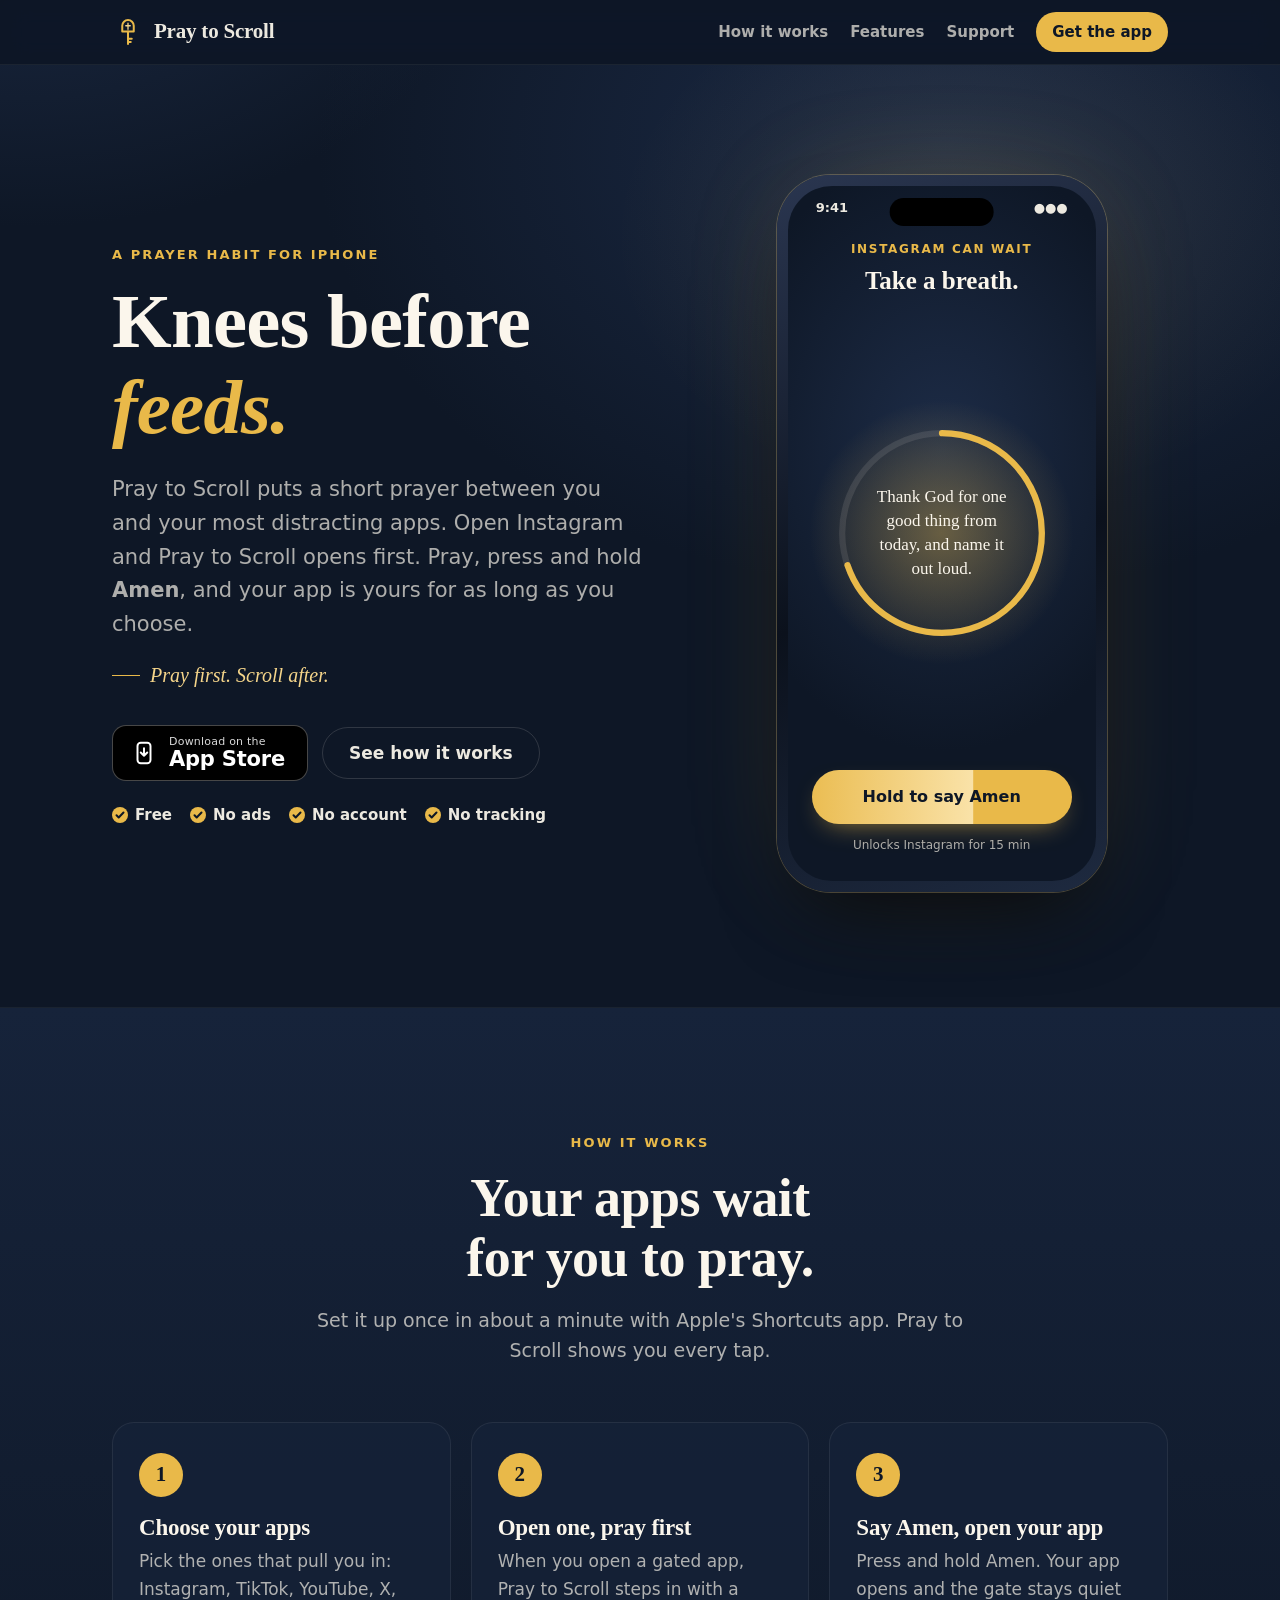
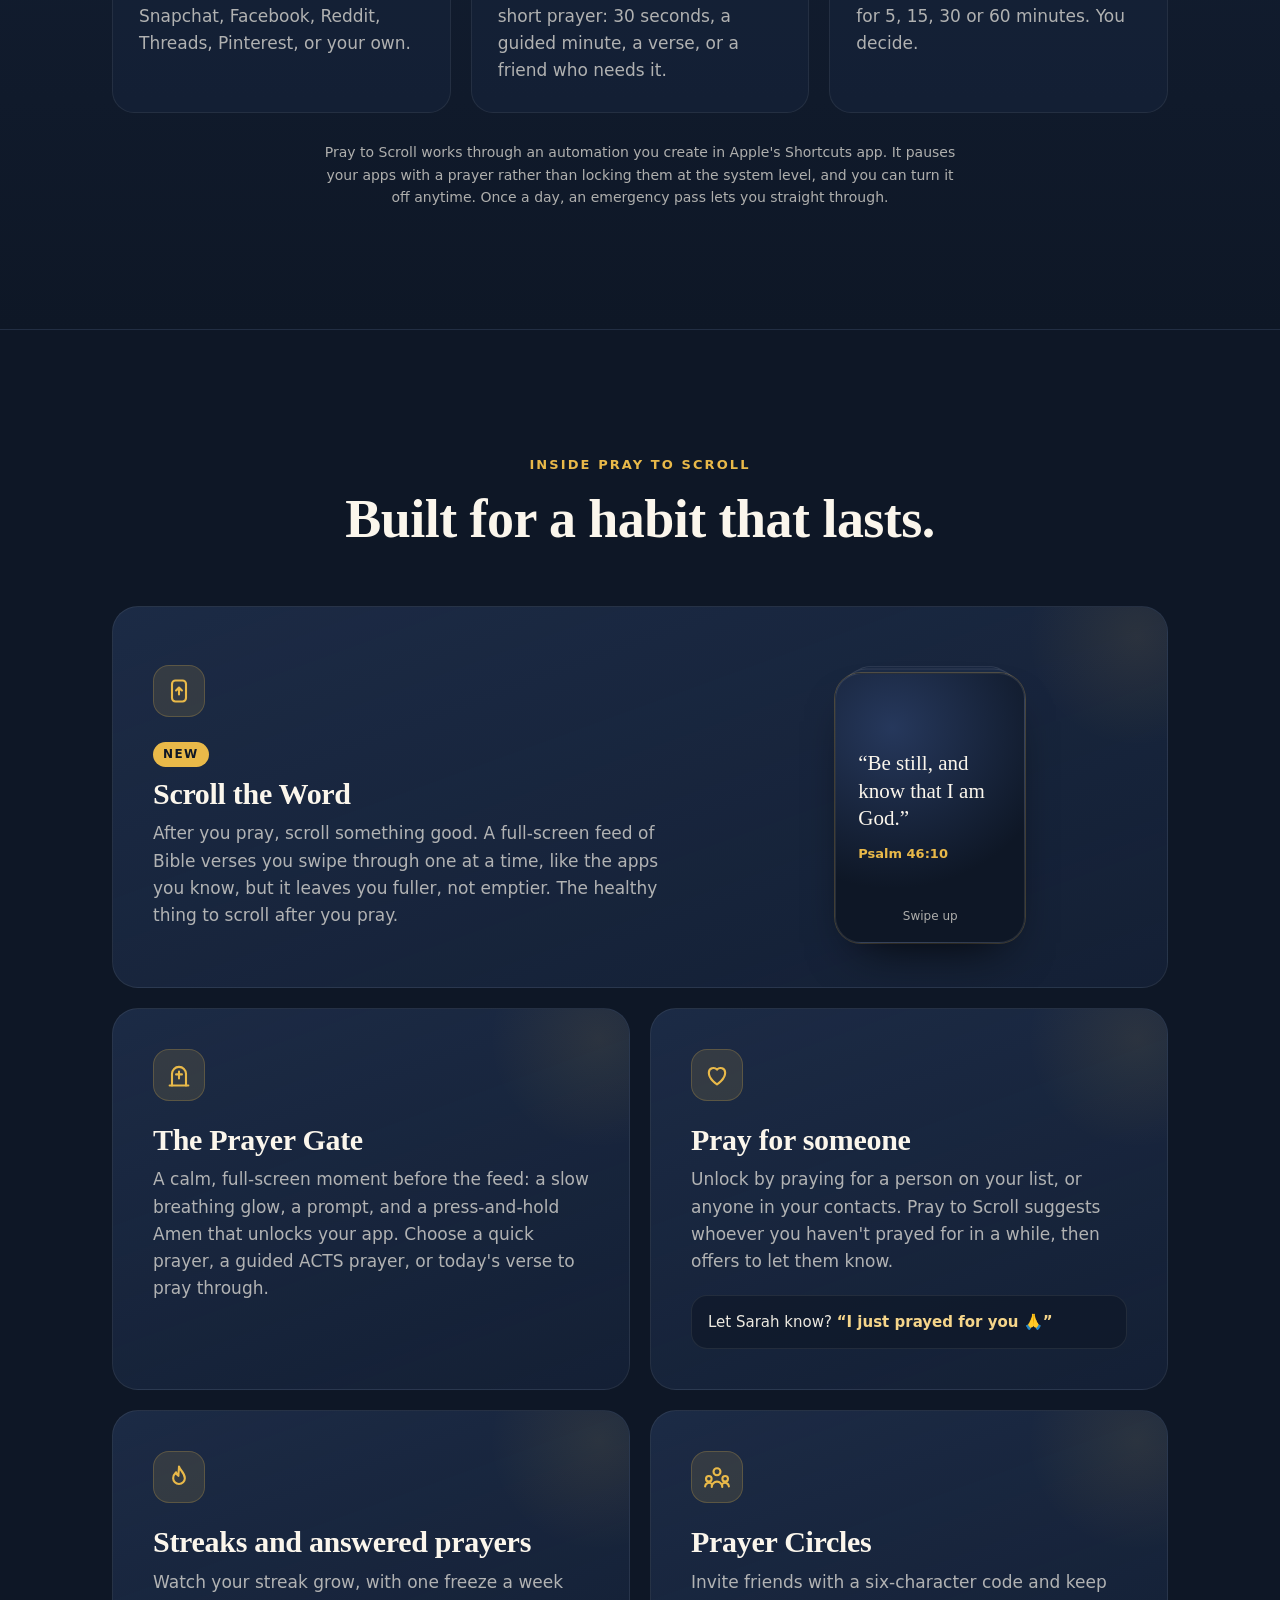
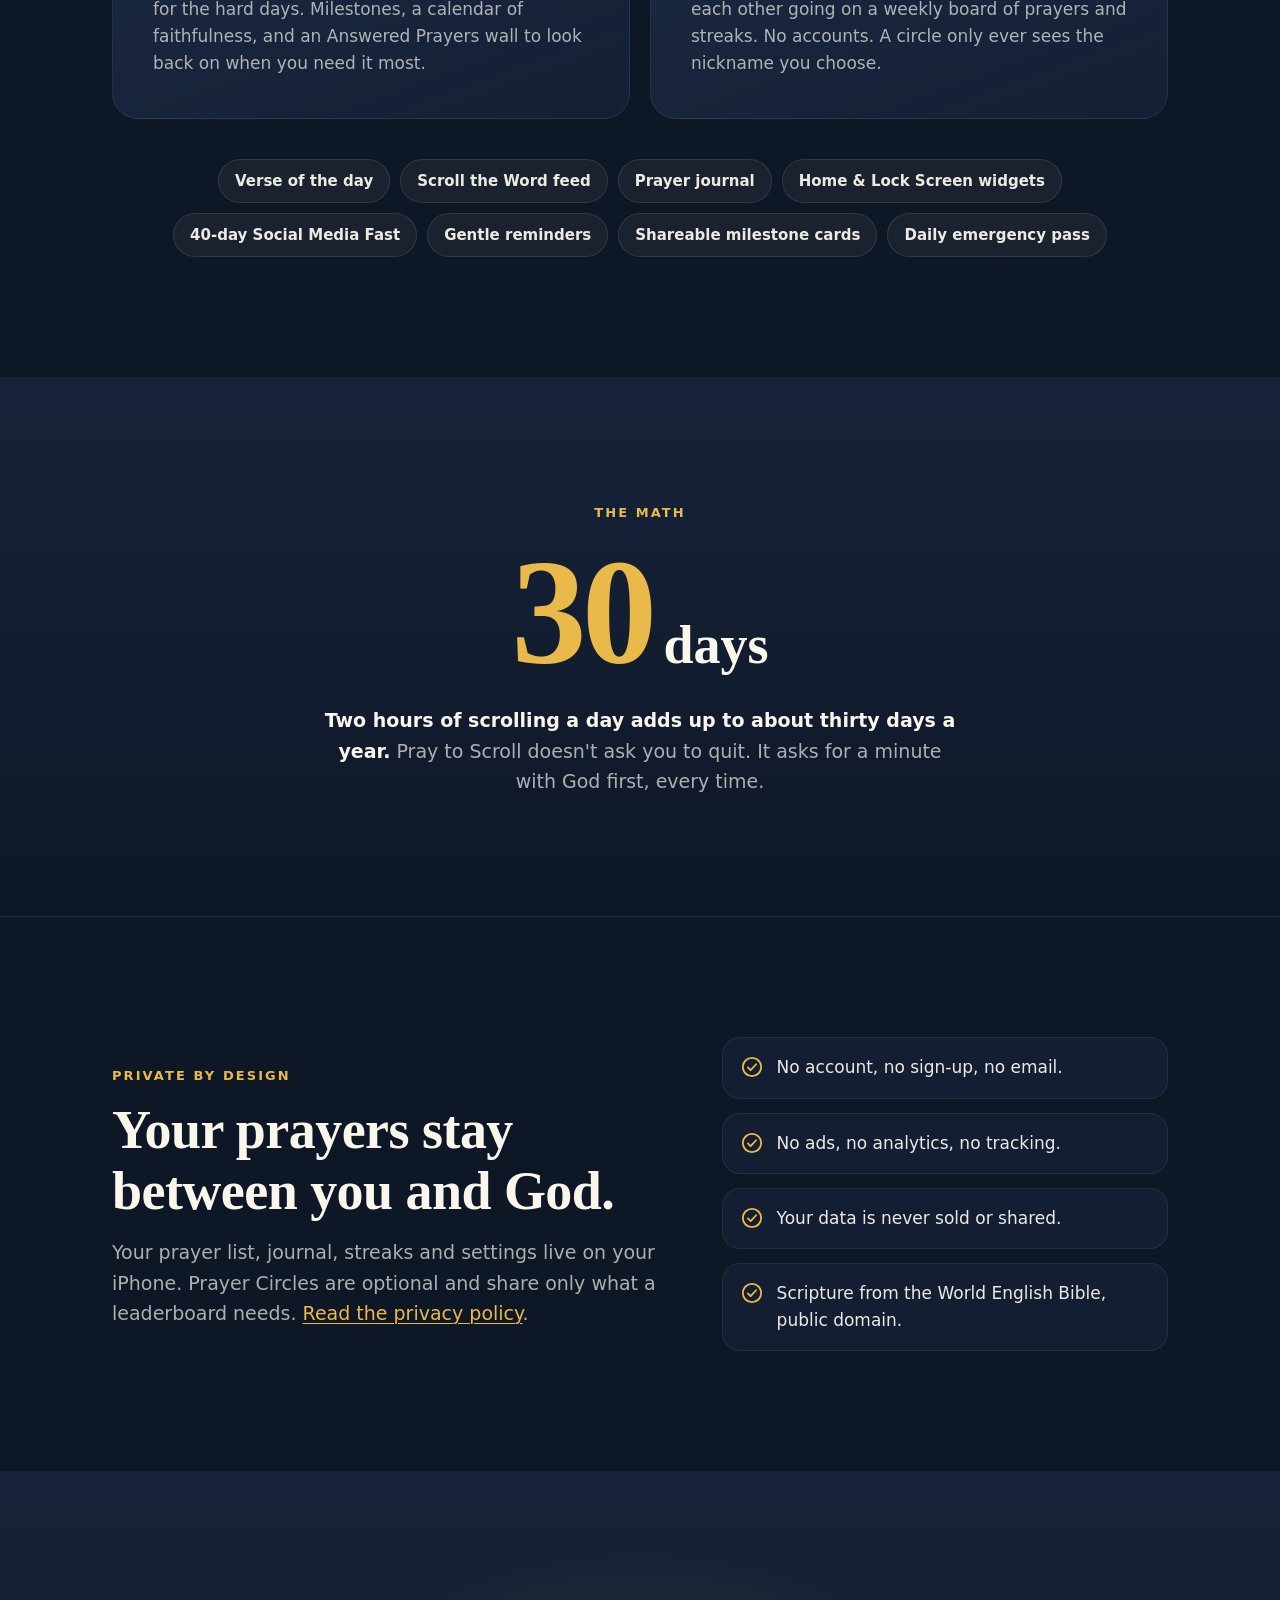
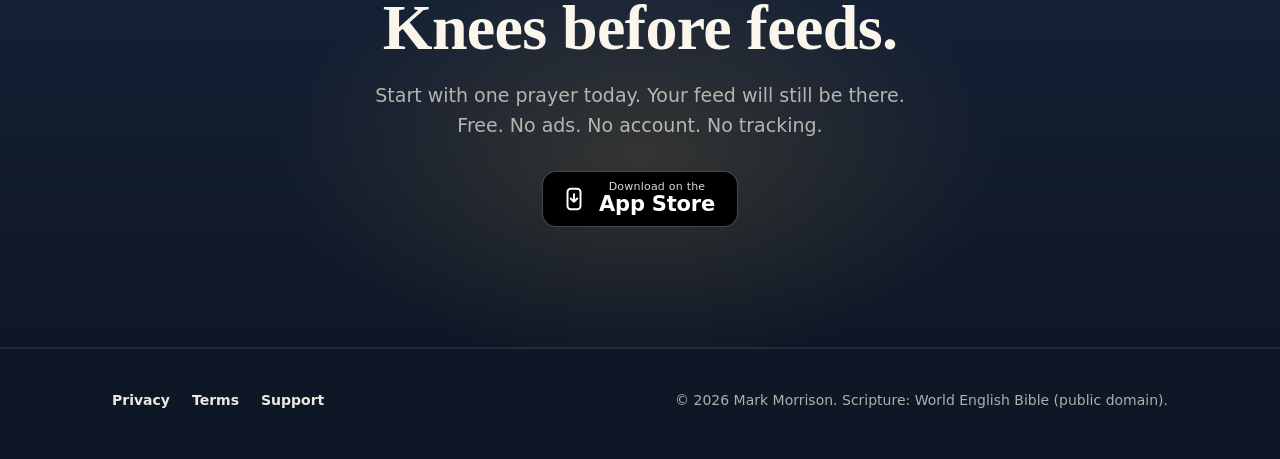
==== site/index.html @ bc0c39d7 "Pray to Scroll: initial app, content, site, store listing, CI Co-Authored-By: Claude Opus 5.5 <norep" ====
<!doctype html>
<html lang="en">
<head>
  <meta charset="utf-8">
  <meta name="viewport" content="width=device-width, initial-scale=1, viewport-fit=cover">
  <title>Pray to Scroll: Knees before feeds.</title>
  <meta name="description" content="Pray to Scroll puts a short prayer between you and your most distracting apps. Pray, press and hold Amen, then scroll. No account, no ads, no tracking.">
  <meta name="theme-color" content="#0E1726">
  <meta name="color-scheme" content="dark">
  <link rel="icon" href="assets/favicon.svg" type="image/svg+xml">
  <link rel="stylesheet" href="assets/style.css">
  <meta property="og:type" content="website">
  <meta property="og:site_name" content="Pray to Scroll">
  <meta property="og:title" content="Pray to Scroll: Knees before feeds.">
  <meta property="og:description" content="Your distracting apps wait until you've prayed. Pray first. Scroll after.">
  <meta property="og:url" content="https://praytoscroll.vercel.app/">
  <meta property="og:image" content="https://praytoscroll.vercel.app/assets/og.png">
  <meta name="twitter:card" content="summary_large_image">
</head>
<body>
  <a class="skip" href="#main">Skip to content</a>

  <header class="site-header">
    <div class="wrap">
      <a class="brand" href="./" aria-label="Pray to Scroll home">
        <svg viewBox="0 0 64 64" aria-hidden="true"><g fill="none" stroke="#E9B949" stroke-width="4" stroke-linecap="round" stroke-linejoin="round"><path d="M20.5 31V19.5a11.5 11.5 0 0 1 23 0V31z"/><path d="M32 31v25M32 45.5h7.5M32 52h5.5"/></g><path d="M32 14.5v12M27.5 19.5h9" stroke="#F5D58A" stroke-width="2.6" stroke-linecap="round"/></svg>
        <span>Pray to Scroll</span>
      </a>
      <nav class="nav" aria-label="Main">
        <a class="hide-sm" href="#how">How it works</a>
        <a class="hide-sm" href="#features">Features</a>
        <a class="hide-xs" href="support.html">Support</a>
        <a class="nav-cta" href="#">Get the app</a>
      </nav>
    </div>
  </header>

  <main id="main">
    <section class="hero">
      <div class="wrap">
        <div>
          <span class="eyebrow">A prayer habit for iPhone</span>
          <h1><span class="nowrap">Knees before</span><br><em>feeds.</em></h1>
          <p class="lede">Pray to Scroll puts a short prayer between you and your most distracting apps. Open Instagram and Pray to Scroll opens first. Pray, press and hold <strong>Amen</strong>, and your app is yours for as long as you choose.</p>
          <div class="tagline">Pray first. Scroll after.</div>
          <div class="hero-actions">
            <a class="store-badge" href="#" aria-label="Download Pray to Scroll on the App Store">
              <svg viewBox="0 0 24 24" fill="none" stroke="currentColor" stroke-width="1.8" stroke-linecap="round" stroke-linejoin="round" aria-hidden="true"><rect x="6" y="2.5" width="12" height="19" rx="3"/><path d="M12 7.5v7M9 11.5l3 3 3-3"/></svg>
              <span><small>Download on the</small><strong>App Store</strong></span>
            </a>
            <a class="btn btn-ghost" href="#how">See how it works</a>
          </div>
          <ul class="promise" aria-label="Our promise"><li>Free</li><li>No ads</li><li>No account</li><li>No tracking</li></ul>
        </div>

        <div class="hero-visual">
        <!-- Mascot slot: drop the lamb art at assets/mascot.png (square, transparent PNG preferred). Hidden until it exists. -->
        <img class="mascot" src="assets/mascot.png" alt="The Pray to Scroll lamb, praying, wearing a gold key" width="512" height="512" onerror="this.remove()">
        <div class="phone" role="img" aria-label="Pray to Scroll prayer screen: a glowing breathing circle with a prayer prompt and a Hold to say Amen button">
          <div class="phone-screen">
            <div class="phone-island"></div>
            <div class="phone-status" aria-hidden="true"><span>9:41</span><span>&#9679;&#9679;&#9679;</span></div>
            <div class="phone-kicker">Instagram can wait</div>
            <div class="phone-title">Take a breath.</div>
            <div class="breath" aria-hidden="true">
              <svg class="ring" viewBox="0 0 100 100"><circle class="track" cx="50" cy="50" r="48"/><circle class="prog" cx="50" cy="50" r="48"/></svg>
              <p>Thank God for one good thing from today, and name it out loud.</p>
            </div>
            <div class="amen" aria-hidden="true"><span>Hold to say Amen</span></div>
            <div class="phone-foot" aria-hidden="true">Unlocks Instagram for 15 min</div>
          </div>
        </div>
        </div>
      </div>
    </section>

    <section class="section band" id="how">
      <div class="wrap">
        <div class="section-head center">
          <span class="eyebrow">How it works</span>
          <h2>Your apps wait for you to pray.</h2>
          <p>Set it up once in about a minute with Apple's Shortcuts app. Pray to Scroll shows you every tap.</p>
        </div>
        <ol class="steps">
          <li>
            <h3>Choose your apps</h3>
            <p>Pick the ones that pull you in: Instagram, TikTok, YouTube, X, Snapchat, Facebook, Reddit, Threads, Pinterest, or your own.</p>
          </li>
          <li>
            <h3>Open one, pray first</h3>
            <p>When you open a gated app, Pray to Scroll steps in with a short prayer: 30 seconds, a guided minute, a verse, or a friend who needs it.</p>
          </li>
          <li>
            <h3>Say Amen, open your app</h3>
            <p>Press and hold Amen. Your app opens and the gate stays quiet for 5, 15, 30 or 60 minutes. You decide.</p>
          </li>
        </ol>
        <p class="hero-note" style="text-align:center;max-width:46em;margin:28px auto 0;">Pray to Scroll works through an automation you create in Apple's Shortcuts app. It pauses your apps with a prayer rather than locking them at the system level, and you can turn it off anytime. Once a day, an emergency pass lets you straight through.</p>
      </div>
    </section>

    <section class="section" id="features">
      <div class="wrap">
        <div class="section-head center">
          <span class="eyebrow">Inside Pray to Scroll</span>
          <h2>Built for a habit that lasts.</h2>
        </div>
        <div class="features">
          <article class="feature feature-wide">
            <div>
              <div class="icon"><svg viewBox="0 0 24 24" fill="none" stroke="#E9B949" stroke-width="1.8" stroke-linecap="round" stroke-linejoin="round" aria-hidden="true"><rect x="6" y="3" width="12" height="18" rx="3"/><path d="M12 15V9M9.5 11.5L12 9l2.5 2.5"/></svg></div>
              <span class="new-pill">New</span>
              <h3>Scroll the Word</h3>
              <p>After you pray, scroll something good. A full-screen feed of Bible verses you swipe through one at a time, like the apps you know, but it leaves you fuller, not emptier. The healthy thing to scroll after you pray.</p>
            </div>
            <div class="verse-stack" aria-hidden="true">
              <div class="verse-card back"></div>
              <div class="verse-card mid"></div>
              <div class="verse-card front">
                <p>&ldquo;Be still, and know that I am God.&rdquo;</p>
                <span>Psalm 46:10</span>
                <i>Swipe up</i>
              </div>
            </div>
          </article>
          <article class="feature">
            <div class="icon"><svg viewBox="0 0 24 24" fill="none" stroke="#E9B949" stroke-width="1.8" stroke-linecap="round" stroke-linejoin="round" aria-hidden="true"><path d="M6 21V11a6 6 0 0 1 12 0v10"/><path d="M4 21h16"/><path d="M12 9v6M9.5 11.5h5"/></svg></div>
            <h3>The Prayer Gate</h3>
            <p>A calm, full-screen moment before the feed: a slow breathing glow, a prompt, and a press-and-hold Amen that unlocks your app. Choose a quick prayer, a guided ACTS prayer, or today's verse to pray through.</p>
          </article>
          <article class="feature">
            <div class="icon"><svg viewBox="0 0 24 24" fill="none" stroke="#E9B949" stroke-width="1.8" stroke-linecap="round" stroke-linejoin="round" aria-hidden="true"><path d="M12 20s-7-4.4-7-10a4 4 0 0 1 7-2.6A4 4 0 0 1 19 10c0 5.6-7 10-7 10z"/></svg></div>
            <h3>Pray for someone</h3>
            <p>Unlock by praying for a person on your list, or anyone in your contacts. Pray to Scroll suggests whoever you haven't prayed for in a while, then offers to let them know.</p>
            <div class="quote">Let Sarah know? <b>&ldquo;I just prayed for you 🙏&rdquo;</b></div>
          </article>
          <article class="feature">
            <div class="icon"><svg viewBox="0 0 24 24" fill="none" stroke="#E9B949" stroke-width="1.8" stroke-linecap="round" stroke-linejoin="round" aria-hidden="true"><path d="M12 3c1 3.5 5 5.5 5 10a5 5 0 0 1-10 0c0-2.5 1.5-4 2.5-5 .3 1.6 1 2.6 2 3 0-3 .5-5.5.5-8z"/></svg></div>
            <h3>Streaks and answered prayers</h3>
            <p>Watch your streak grow, with one freeze a week for the hard days. Milestones, a calendar of faithfulness, and an Answered Prayers wall to look back on when you need it most.</p>
          </article>
          <article class="feature">
            <div class="icon"><svg viewBox="0 0 24 24" fill="none" stroke="#E9B949" stroke-width="1.8" stroke-linecap="round" stroke-linejoin="round" aria-hidden="true"><circle cx="12" cy="7.5" r="3"/><circle cx="5" cy="13.5" r="2.4"/><circle cx="19" cy="13.5" r="2.4"/><path d="M7.5 20.5a4.5 4.5 0 0 1 9 0M1.8 20a3.4 3.4 0 0 1 5-2.6M22.2 20a3.4 3.4 0 0 0-5-2.6"/></svg></div>
            <h3>Prayer Circles</h3>
            <p>Invite friends with a six-character code and keep each other going on a weekly board of prayers and streaks. No accounts. A circle only ever sees the nickname you choose.</p>
          </article>
        </div>
        <ul class="chips" aria-label="Also inside">
          <li>Verse of the day</li>
          <li>Scroll the Word feed</li>
          <li>Prayer journal</li>
          <li>Home &amp; Lock Screen widgets</li>
          <li>40-day Social Media Fast</li>
          <li>Gentle reminders</li>
          <li>Shareable milestone cards</li>
          <li>Daily emergency pass</li>
        </ul>
      </div>
    </section>

    <section class="section band mirror">
      <div class="wrap">
        <span class="eyebrow">The math</span>
        <div class="big">30<small>days</small></div>
        <p><strong>Two hours of scrolling a day adds up to about thirty days a year.</strong> Pray to Scroll doesn't ask you to quit. It asks for a minute with God first, every time.</p>
      </div>
    </section>

    <section class="section" id="privacy">
      <div class="wrap privacy-grid">
        <div class="section-head" style="margin-bottom:0">
          <span class="eyebrow">Private by design</span>
          <h2>Your prayers stay between you and God.</h2>
          <p>Your prayer list, journal, streaks and settings live on your iPhone. Prayer Circles are optional and share only what a leaderboard needs. <a href="privacy.html">Read the privacy policy</a>.</p>
        </div>
        <ul class="ticks">
          <li><svg viewBox="0 0 24 24" fill="none" stroke="#E9B949" stroke-width="2" stroke-linecap="round" stroke-linejoin="round" aria-hidden="true"><circle cx="12" cy="12" r="10"/><path d="M7.5 12.5l3 3 6-6.5"/></svg><span>No account, no sign-up, no email.</span></li>
          <li><svg viewBox="0 0 24 24" fill="none" stroke="#E9B949" stroke-width="2" stroke-linecap="round" stroke-linejoin="round" aria-hidden="true"><circle cx="12" cy="12" r="10"/><path d="M7.5 12.5l3 3 6-6.5"/></svg><span>No ads, no analytics, no tracking.</span></li>
          <li><svg viewBox="0 0 24 24" fill="none" stroke="#E9B949" stroke-width="2" stroke-linecap="round" stroke-linejoin="round" aria-hidden="true"><circle cx="12" cy="12" r="10"/><path d="M7.5 12.5l3 3 6-6.5"/></svg><span>Your data is never sold or shared.</span></li>
          <li><svg viewBox="0 0 24 24" fill="none" stroke="#E9B949" stroke-width="2" stroke-linecap="round" stroke-linejoin="round" aria-hidden="true"><circle cx="12" cy="12" r="10"/><path d="M7.5 12.5l3 3 6-6.5"/></svg><span>Scripture from the World English Bible, public domain.</span></li>
        </ul>
      </div>
    </section>

    <section class="section band cta">
      <div class="wrap">
        <h2>Knees before feeds.</h2>
        <p>Start with one prayer today. Your feed will still be there.<br>Free. No ads. No account. No tracking.</p>
        <a class="store-badge" href="#" aria-label="Download Pray to Scroll on the App Store">
          <svg viewBox="0 0 24 24" fill="none" stroke="currentColor" stroke-width="1.8" stroke-linecap="round" stroke-linejoin="round" aria-hidden="true"><rect x="6" y="2.5" width="12" height="19" rx="3"/><path d="M12 7.5v7M9 11.5l3 3 3-3"/></svg>
          <span><small>Download on the</small><strong>App Store</strong></span>
        </a>
      </div>
    </section>
  </main>

  <footer class="site-footer">
    <div class="wrap">
      <nav aria-label="Footer">
        <a href="privacy.html">Privacy</a>
        <a href="terms.html">Terms</a>
        <a href="support.html">Support</a>
      </nav>
      <p>&copy; 2026 Mark Morrison. Scripture: World English Bible (public domain).</p>
    </div>
  </footer>
</body>
</html>
---- site/assets/style.css ----
/* Pray to Scroll site. Plain CSS, system fonts only, no external requests. */

:root {
  --midnight: #0E1726;
  --ink: #16233A;
  --ink-2: #1D2C47;
  --gold: #E9B949;
  --gold-warm: #F5D58A;
  --cream: #FBF6EC;
  --sage: #A8C3A0;
  --rose: #E7A6A1;

  --on-dark: rgba(251, 246, 236, 0.94);
  --on-dark-muted: rgba(251, 246, 236, 0.68);
  --on-dark-faint: rgba(251, 246, 236, 0.14);
  --hairline: rgba(233, 185, 73, 0.22);

  --serif: ui-serif, "New York", "Iowan Old Style", "Apple Garamond", Georgia, Cambria, "Times New Roman", serif;
  --rounded: ui-rounded, "SF Pro Rounded", -apple-system, BlinkMacSystemFont, system-ui, "Segoe UI", Roboto, "Helvetica Neue", Arial, sans-serif;
  --text: -apple-system, BlinkMacSystemFont, system-ui, "Segoe UI", Roboto, "Helvetica Neue", Arial, sans-serif;

  --radius: 22px;
  --gutter: clamp(16px, 4vw, 32px);
  --max: 1120px;
}

*, *::before, *::after { box-sizing: border-box; }

html { -webkit-text-size-adjust: 100%; text-size-adjust: 100%; scroll-behavior: smooth; }

body {
  margin: 0;
  background: var(--midnight);
  color: var(--on-dark);
  font-family: var(--rounded);
  font-size: 17px;
  line-height: 1.6;
  -webkit-font-smoothing: antialiased;
  -moz-osx-font-smoothing: grayscale;
  overflow-x: hidden;
}

img, svg { display: block; max-width: 100%; }

a { color: var(--gold); text-decoration-thickness: 1px; text-underline-offset: 3px; }
a:hover { color: var(--gold-warm); }

:focus-visible { outline: 2px solid var(--gold); outline-offset: 3px; border-radius: 6px; }

.skip {
  position: absolute; left: -9999px; top: 8px;
  background: var(--gold); color: var(--midnight); padding: 8px 14px; border-radius: 10px; z-index: 100;
}
.skip:focus { left: 8px; }

.wrap { width: 100%; max-width: var(--max); margin: 0 auto; padding: 0 var(--gutter); }

h1, h2, h3 { font-family: var(--serif); font-weight: 700; line-height: 1.12; letter-spacing: -0.01em; margin: 0; text-wrap: balance; }

.eyebrow {
  display: inline-block;
  font-family: var(--rounded);
  font-size: 13px; font-weight: 700; letter-spacing: 0.16em; text-transform: uppercase;
  color: var(--gold);
  margin-bottom: 14px;
}

/* ---------- Header ---------- */
.site-header {
  position: sticky; top: 0; z-index: 50;
  background: rgba(14, 23, 38, 0.72);
  -webkit-backdrop-filter: saturate(140%) blur(14px);
  backdrop-filter: saturate(140%) blur(14px);
  border-bottom: 1px solid rgba(251, 246, 236, 0.06);
}
.site-header .wrap { display: flex; align-items: center; justify-content: space-between; height: 64px; gap: 16px; }

.brand { display: inline-flex; align-items: center; gap: 10px; color: var(--on-dark); text-decoration: none; }
.brand:hover { color: var(--on-dark); }
.brand svg { width: 32px; height: 32px; flex: none; }
.brand span { font-family: var(--serif); font-weight: 700; font-size: 21px; letter-spacing: -0.01em; white-space: nowrap; }

.nav { display: flex; align-items: center; gap: 22px; }
.nav a { color: var(--on-dark-muted); text-decoration: none; font-size: 15px; font-weight: 600; white-space: nowrap; }
.nav a:hover { color: var(--on-dark); }
.nav .nav-cta {
  color: var(--midnight); background: var(--gold); padding: 8px 16px; border-radius: 999px;
}
.nav .nav-cta:hover { background: var(--gold-warm); color: var(--midnight); }
@media (max-width: 640px) { .nav .hide-sm { display: none; } .nav { gap: 14px; } }
@media (max-width: 420px) { .nav .hide-xs { display: none; } .brand span { font-size: 19px; } }

/* ---------- Buttons ---------- */
.btn {
  display: inline-flex; align-items: center; justify-content: center; gap: 10px;
  min-height: 52px; padding: 0 26px; border-radius: 999px;
  font-family: var(--rounded); font-size: 17px; font-weight: 700; text-decoration: none;
  transition: transform .18s ease, background-color .18s ease, box-shadow .18s ease;
}
.btn:active { transform: scale(0.97); }
.btn-gold { background: var(--gold); color: var(--midnight); box-shadow: 0 10px 30px -10px rgba(233, 185, 73, 0.6); }
.btn-gold:hover { background: var(--gold-warm); color: var(--midnight); }
.btn-ghost { color: var(--on-dark); border: 1px solid var(--on-dark-faint); }
.btn-ghost:hover { color: var(--on-dark); border-color: rgba(251, 246, 236, 0.35); }

/* App Store badge placeholder: swap for Apple's official badge artwork before launch. */
.store-badge {
  display: inline-flex; align-items: center; gap: 12px;
  min-height: 56px; padding: 8px 22px 8px 18px; border-radius: 14px;
  background: #000; color: #fff; text-decoration: none;
  border: 1px solid rgba(255, 255, 255, 0.28);
  transition: transform .18s ease, border-color .18s ease;
}
.store-badge:hover { color: #fff; border-color: rgba(255, 255, 255, 0.55); }
.store-badge:active { transform: scale(0.97); }
.store-badge svg { width: 26px; height: 26px; flex: none; }
.store-badge small { display: block; font-size: 11px; line-height: 1.1; letter-spacing: 0.02em; opacity: 0.85; font-family: var(--text); }
.store-badge strong { display: block; font-size: 21px; line-height: 1.1; font-weight: 600; font-family: var(--text); letter-spacing: -0.01em; }

/* ---------- Hero ---------- */
.hero { position: relative; overflow: hidden; padding: clamp(48px, 9vw, 110px) 0 clamp(56px, 9vw, 120px); }
.hero::before {
  content: ""; position: absolute; inset: -20% -10% auto -10%; height: 900px; pointer-events: none;
  background:
    radial-gradient(520px 380px at 72% 40%, rgba(233, 185, 73, 0.10), transparent 70%),
    radial-gradient(900px 640px at 70% 30%, rgba(38, 58, 96, 0.55), transparent 70%),
    radial-gradient(700px 500px at 10% 0%, rgba(29, 44, 71, 0.9), transparent 70%);
}
.hero .wrap { position: relative; display: grid; grid-template-columns: 1.08fr 0.92fr; gap: clamp(32px, 6vw, 72px); align-items: center; }
.hero h1 { font-size: clamp(44px, 6vw, 78px); color: var(--cream); }
.nowrap { white-space: nowrap; }
.hero h1 em { font-style: italic; color: var(--gold); font-weight: 600; }
.hero .lede { font-size: clamp(18px, 2.1vw, 21px); color: var(--on-dark-muted); max-width: 33em; margin: 22px 0 0; }
.hero .tagline {
  display: inline-flex; align-items: center; gap: 10px; margin-top: 18px;
  font-family: var(--serif); font-style: italic; font-size: 20px; color: var(--gold-warm);
}
.hero .tagline::before { content: ""; width: 28px; height: 1px; background: var(--gold); }
.hero-actions { display: flex; flex-wrap: wrap; gap: 14px; align-items: center; margin-top: 34px; }
.hero-note { margin-top: 16px; font-size: 14px; color: var(--on-dark-muted); }
.promise { display: flex; flex-wrap: wrap; gap: 8px 18px; list-style: none; padding: 0; margin: 22px 0 0; font-size: 15px; font-weight: 700; color: var(--on-dark); }
.promise li { display: inline-flex; align-items: center; gap: 7px; }
.promise li::before { content: ""; width: 16px; height: 16px; flex: none; border-radius: 50%; background: var(--gold) url("data:image/svg+xml,%3Csvg xmlns='http://www.w3.org/2000/svg' viewBox='0 0 16 16'%3E%3Cpath d='M4.5 8.3l2.2 2.2 4.8-5' fill='none' stroke='%230E1726' stroke-width='2' stroke-linecap='round' stroke-linejoin='round'/%3E%3C/svg%3E") center / 16px no-repeat; }

@media (max-width: 880px) {
  .hero .wrap { grid-template-columns: 1fr; text-align: center; }
  .hero .lede { margin-left: auto; margin-right: auto; }
  .hero-actions { justify-content: center; }
  .hero .tagline { justify-content: center; }
  .promise { justify-content: center; }
}

/* ---------- Hero visual + mascot slot ---------- */
.hero-visual { position: relative; width: min(330px, 82vw); margin: 0 auto; }
.mascot {
  position: absolute; z-index: 2; left: -38%; bottom: 9%; width: 42%; height: auto;
  border-radius: 28px; filter: drop-shadow(0 18px 30px rgba(0, 0, 0, 0.55));
}
@media (max-width: 880px) { .mascot { position: relative; left: auto; bottom: auto; display: block; width: 132px; margin: 0 auto 20px; } }

/* ---------- Phone mockup (pure CSS) ---------- */
.phone {
  position: relative; width: min(330px, 82vw); aspect-ratio: 1320 / 2868; margin: 0 auto;
  border-radius: 54px; padding: 11px;
  background: linear-gradient(160deg, #2a3650, #0b111c 55%, #1e2a40);
  box-shadow:
    0 0 0 1px rgba(245, 213, 138, 0.25),
    0 40px 80px -30px rgba(0, 0, 0, 0.8),
    0 0 120px -30px rgba(233, 185, 73, 0.22);
}
.phone-screen {
  position: relative; height: 100%; border-radius: 44px; overflow: hidden;
  background: radial-gradient(120% 70% at 50% 38%, #1d2c47 0%, var(--midnight) 62%);
  display: flex; flex-direction: column; align-items: center; text-align: center;
  padding: 54px 24px 26px;
}
.phone-island { position: absolute; top: 12px; left: 50%; transform: translateX(-50%); width: 34%; height: 28px; border-radius: 20px; background: #000; }
.phone-status { position: absolute; top: 15px; left: 28px; right: 28px; display: flex; justify-content: space-between; font: 600 13px/1 var(--text); color: var(--on-dark); }
.phone-kicker { font-size: 12px; font-weight: 700; letter-spacing: 0.14em; text-transform: uppercase; color: var(--gold); }
.phone-title { font-family: var(--serif); font-size: 25px; font-weight: 700; color: var(--cream); margin-top: 8px; line-height: 1.15; }
.breath { position: relative; width: 80%; aspect-ratio: 1; margin: auto 0; display: grid; place-items: center; }
.breath::before {
  content: ""; position: absolute; inset: -18%; border-radius: 50%;
  background: radial-gradient(circle, rgba(233, 185, 73, 0.38), rgba(233, 185, 73, 0) 66%);
  animation: breathe 7s ease-in-out infinite;
}
.breath .ring { position: absolute; inset: 0; width: 100%; height: 100%; }
.breath .ring circle { fill: none; stroke-width: 3; }
.breath .ring .track { stroke: rgba(251, 246, 236, 0.10); }
.breath .ring .prog { stroke: var(--gold); stroke-linecap: round; stroke-dasharray: 302; stroke-dashoffset: 92; transform: rotate(-90deg); transform-origin: 50% 50%; }
.breath p { position: relative; margin: 0; padding: 0 14%; font-family: var(--serif); font-size: 17px; line-height: 1.4; color: var(--cream); }
.amen {
  position: relative; width: 100%; height: 54px; border-radius: 999px; overflow: hidden;
  background: var(--gold); box-shadow: 0 10px 26px -12px rgba(233, 185, 73, 0.7);
  display: grid; place-items: center; font-weight: 800; font-size: 16px; color: var(--midnight);
}
.amen::before {
  content: ""; position: absolute; inset: 0; transform-origin: left center; transform: scaleX(0.62);
  background: linear-gradient(90deg, rgba(245, 213, 138, 0.15), rgba(255, 240, 200, 0.75));
  animation: hold 5s ease-in-out infinite;
}
.amen span { position: relative; color: var(--midnight); }
.phone-foot { margin-top: 12px; font-size: 12px; color: var(--on-dark-muted); }

@keyframes breathe { 0%, 100% { transform: scale(0.86); opacity: 0.7; } 50% { transform: scale(1.08); opacity: 1; } }
@keyframes hold { 0%, 18% { transform: scaleX(0); } 62%, 80% { transform: scaleX(1); } 100% { transform: scaleX(0); } }

/* ---------- Sections ---------- */
.section { padding: clamp(64px, 10vw, 120px) 0; }
.section-head { max-width: 680px; margin-bottom: clamp(32px, 5vw, 56px); }
.section-head.center { margin-left: auto; margin-right: auto; text-align: center; }
.section h2 { font-size: clamp(34px, 5vw, 54px); color: var(--cream); }
.section-head p { color: var(--on-dark-muted); font-size: 19px; margin: 16px 0 0; }
.band { background: linear-gradient(180deg, var(--ink), var(--midnight)); border-top: 1px solid rgba(251, 246, 236, 0.05); border-bottom: 1px solid rgba(251, 246, 236, 0.05); }

/* Steps */
.steps { display: grid; grid-template-columns: repeat(3, 1fr); gap: 20px; counter-reset: step; list-style: none; padding: 0; margin: 0; }
.steps li { position: relative; padding: 30px 26px 28px; border-radius: var(--radius); background: rgba(22, 35, 58, 0.7); border: 1px solid rgba(251, 246, 236, 0.07); }
.steps li::before {
  counter-increment: step; content: counter(step);
  display: grid; place-items: center; width: 44px; height: 44px; border-radius: 50%;
  font-family: var(--serif); font-weight: 700; font-size: 21px;
  color: var(--midnight); background: var(--gold); margin-bottom: 18px;
}
.steps h3 { font-size: 23px; color: var(--cream); margin-bottom: 8px; }
.steps p { margin: 0; color: var(--on-dark-muted); }
@media (max-width: 820px) { .steps { grid-template-columns: 1fr; } }

/* Features */
.features { display: grid; grid-template-columns: repeat(2, 1fr); gap: 20px; }
.feature {
  position: relative; overflow: hidden; padding: clamp(26px, 4vw, 40px); border-radius: 26px;
  background: linear-gradient(160deg, rgba(29, 44, 71, 0.95), rgba(22, 35, 58, 0.75));
  border: 1px solid rgba(251, 246, 236, 0.07);
}
.feature::after {
  content: ""; position: absolute; right: -80px; top: -80px; width: 220px; height: 220px; border-radius: 50%;
  background: radial-gradient(circle, rgba(233, 185, 73, 0.09), transparent 70%); pointer-events: none;
}
.feature .icon { width: 52px; height: 52px; border-radius: 16px; display: grid; place-items: center; background: rgba(233, 185, 73, 0.12); border: 1px solid var(--hairline); margin-bottom: 22px; }
.feature .icon svg { width: 28px; height: 28px; }
.feature h3 { font-size: clamp(25px, 3vw, 30px); color: var(--cream); margin-bottom: 10px; }
.feature p { margin: 0; color: var(--on-dark-muted); }
.feature .quote {
  margin-top: 20px; padding: 14px 16px; border-radius: 16px; background: rgba(14, 23, 38, 0.6);
  border: 1px solid rgba(251, 246, 236, 0.08); font-size: 15px; color: var(--on-dark);
}
.feature .quote b { color: var(--gold-warm); font-weight: 700; }
.feature-wide { grid-column: 1 / -1; display: grid; grid-template-columns: 1.15fr 0.85fr; gap: clamp(24px, 4vw, 48px); align-items: center; }
.new-pill { display: inline-block; margin: 0 0 10px; padding: 3px 10px; border-radius: 999px; font-size: 12px; font-weight: 800; letter-spacing: 0.12em; text-transform: uppercase; color: var(--midnight); background: var(--gold); }
.verse-stack { position: relative; height: 300px; }
.verse-card { position: absolute; left: 50%; width: 190px; height: 270px; border-radius: 26px; transform: translateX(-50%); border: 1px solid rgba(251, 246, 236, 0.10); }
.verse-card.back { top: 0; transform: translateX(-50%) scale(0.86); background: rgba(29, 44, 71, 0.6); }
.verse-card.mid { top: 12px; transform: translateX(-50%) scale(0.93); background: rgba(29, 44, 71, 0.85); }
.verse-card.front {
  top: 26px; display: flex; flex-direction: column; justify-content: center; padding: 22px; text-align: left;
  background: radial-gradient(120% 80% at 30% 20%, #26385c, var(--midnight) 75%);
  box-shadow: 0 24px 50px -24px rgba(0, 0, 0, 0.9), 0 0 0 1px rgba(233, 185, 73, 0.25);
}
.verse-card.front p { margin: 0; font-family: var(--serif); font-size: 21px; line-height: 1.3; color: var(--cream); }
.verse-card.front span { margin-top: 12px; font-size: 13px; font-weight: 700; color: var(--gold); }
.verse-card.front i { position: absolute; bottom: 16px; left: 0; right: 0; text-align: center; font-style: normal; font-size: 12px; color: var(--on-dark-muted); }
@media (max-width: 820px) { .features { grid-template-columns: 1fr; } .feature-wide { grid-template-columns: 1fr; } }

.chips { display: flex; flex-wrap: wrap; gap: 10px; justify-content: center; list-style: none; padding: 0; margin: 40px 0 0; }
.chips li { padding: 9px 16px; border-radius: 999px; font-size: 15px; font-weight: 600; color: var(--on-dark); background: rgba(251, 246, 236, 0.05); border: 1px solid rgba(251, 246, 236, 0.10); }

/* Mirror */
.mirror { text-align: center; }
.mirror .big { font-family: var(--serif); font-weight: 700; font-size: clamp(64px, 13vw, 150px); line-height: 1; color: var(--gold); letter-spacing: -0.03em; }
.mirror .big small { font-size: 0.36em; color: var(--cream); letter-spacing: 0; margin-left: 0.2em; }
.mirror p { max-width: 34em; margin: 18px auto 0; color: var(--on-dark-muted); font-size: 19px; }
.mirror p strong { color: var(--cream); }

/* Privacy */
.privacy-grid { display: grid; grid-template-columns: 1.1fr 0.9fr; gap: clamp(28px, 5vw, 64px); align-items: center; }
.ticks { list-style: none; padding: 0; margin: 0; display: grid; gap: 14px; }
.ticks li { display: flex; gap: 14px; align-items: flex-start; padding: 16px 18px; border-radius: 18px; background: rgba(22, 35, 58, 0.7); border: 1px solid rgba(251, 246, 236, 0.07); }
.ticks li svg { width: 22px; height: 22px; flex: none; margin-top: 2px; }
.ticks li span { color: var(--on-dark); }
@media (max-width: 820px) { .privacy-grid { grid-template-columns: 1fr; } }

/* CTA */
.cta { text-align: center; position: relative; overflow: hidden; }
.cta::before { content: ""; position: absolute; inset: 0; background: radial-gradient(520px 300px at 50% 60%, rgba(233, 185, 73, 0.16), transparent 70%); pointer-events: none; }
.cta .wrap { position: relative; }
.cta h2 { font-size: clamp(38px, 6vw, 64px); }
.cta p { color: var(--on-dark-muted); font-size: 19px; margin: 16px 0 30px; }

/* Footer */
.site-footer { padding: 40px 0 48px; border-top: 1px solid rgba(251, 246, 236, 0.07); font-size: 14px; color: var(--on-dark-muted); }
.site-footer .wrap { display: flex; flex-wrap: wrap; gap: 18px 28px; align-items: center; justify-content: space-between; }
.site-footer nav { display: flex; flex-wrap: wrap; gap: 8px 22px; }
.site-footer nav a { color: var(--on-dark); text-decoration: none; font-weight: 600; }
.site-footer nav a:hover { color: var(--gold); }
.site-footer p { margin: 0; }

/* ---------- Document pages (privacy, terms, support) ---------- */
body.doc { background: var(--cream); color: #1f2a3d; font-family: var(--text); }
body.doc .site-header { background: rgba(14, 23, 38, 0.94); }
.doc-hero { background: radial-gradient(700px 300px at 80% 0%, rgba(233, 185, 73, 0.18), transparent 70%), linear-gradient(180deg, var(--midnight), var(--ink)); color: var(--on-dark); padding: clamp(44px, 8vw, 84px) 0 clamp(40px, 7vw, 70px); }
.doc-hero h1 { font-size: clamp(38px, 6vw, 60px); color: var(--cream); }
.doc-hero p { margin: 14px 0 0; color: var(--on-dark-muted); font-size: 17px; max-width: 40em; }
.prose { max-width: 740px; margin: 0 auto; padding: clamp(36px, 6vw, 64px) var(--gutter) clamp(56px, 8vw, 96px); }
.prose h2 { font-size: clamp(25px, 3.4vw, 31px); color: var(--midnight); margin: 48px 0 12px; scroll-margin-top: 84px; }
.prose h2:first-child { margin-top: 0; }
.prose h3 { font-size: 20px; color: var(--midnight); margin: 28px 0 8px; }
.prose p, .prose li { font-size: 17px; line-height: 1.7; }
.prose ul, .prose ol { padding-left: 1.3em; }
.prose li { margin: 6px 0; }
.prose a { color: #9a6e09; }
.prose a:hover { color: #6f4f05; }
.prose code { font-family: ui-monospace, SFMono-Regular, Menlo, monospace; font-size: 0.9em; background: rgba(14, 23, 38, 0.06); padding: 2px 6px; border-radius: 6px; }
.prose strong { color: var(--midnight); }

.summary {
  margin: 0 0 40px; padding: 26px 28px; border-radius: 22px; background: #fff;
  border: 1px solid rgba(14, 23, 38, 0.08); box-shadow: 0 18px 40px -28px rgba(14, 23, 38, 0.45);
  border-left: 4px solid var(--gold);
}
.summary h2 { margin: 0 0 10px !important; font-size: 22px !important; }
.summary ul { margin: 0; }

.data-table { width: 100%; border-collapse: collapse; margin: 16px 0 8px; font-size: 15.5px; }
.data-table th, .data-table td { text-align: left; vertical-align: top; padding: 12px 12px; border-bottom: 1px solid rgba(14, 23, 38, 0.10); }
.data-table th { font-size: 13px; letter-spacing: 0.06em; text-transform: uppercase; color: #5b6578; font-weight: 700; }
.table-scroll { overflow-x: auto; -webkit-overflow-scrolling: touch; }

.toc { display: flex; flex-wrap: wrap; gap: 8px; margin: 0 0 36px; padding: 0; list-style: none; }
.toc a { display: inline-block; padding: 8px 14px; border-radius: 999px; background: #fff; border: 1px solid rgba(14, 23, 38, 0.10); color: var(--midnight); text-decoration: none; font-size: 15px; font-weight: 600; }
.toc a:hover { border-color: var(--gold); color: var(--midnight); }

.faq details { background: #fff; border: 1px solid rgba(14, 23, 38, 0.08); border-radius: 18px; margin: 12px 0; box-shadow: 0 10px 30px -26px rgba(14, 23, 38, 0.5); }
.faq summary {
  list-style: none; cursor: pointer; padding: 18px 54px 18px 22px; position: relative;
  font-family: var(--serif); font-weight: 700; font-size: 19px; color: var(--midnight); line-height: 1.35;
}
.faq summary::-webkit-details-marker { display: none; }
.faq summary::after {
  content: ""; position: absolute; right: 22px; top: 50%; width: 10px; height: 10px; margin-top: -7px;
  border-right: 2px solid #b78a1c; border-bottom: 2px solid #b78a1c; transform: rotate(45deg); transition: transform .2s ease;
}
.faq details[open] summary::after { transform: rotate(-135deg); margin-top: -2px; }
.faq .answer { padding: 0 22px 20px; }
.faq .answer > :first-child { margin-top: 0; }
.faq .answer > :last-child { margin-bottom: 0; }

ol.numbered { list-style: none; padding: 0; counter-reset: n; }
ol.numbered > li { position: relative; padding-left: 46px; margin: 14px 0; counter-increment: n; }
ol.numbered > li::before {
  content: counter(n); position: absolute; left: 0; top: 0;
  width: 30px; height: 30px; border-radius: 50%; display: grid; place-items: center;
  background: var(--midnight); color: var(--gold); font: 700 15px/1 var(--serif);
}
.callout { padding: 14px 16px; border-radius: 14px; background: rgba(233, 185, 73, 0.14); border: 1px solid rgba(233, 185, 73, 0.4); }
.contact-card { margin-top: 20px; padding: 24px; border-radius: 22px; background: var(--midnight); color: var(--on-dark); }
.contact-card h2 { color: var(--cream) !important; margin-top: 0 !important; }
.contact-card a { color: var(--gold); font-weight: 700; }

body.doc .site-footer { background: var(--midnight); }

@media (prefers-color-scheme: dark) {
  body.doc { background: #0b1220; color: rgba(251, 246, 236, 0.86); }
  .prose h2, .prose h3, .prose strong, .faq summary { color: var(--cream); }
  .prose a { color: var(--gold); }
  .prose a:hover { color: var(--gold-warm); }
  .prose code { background: rgba(251, 246, 236, 0.08); }
  .summary, .faq details, .toc a { background: var(--ink); border-color: rgba(251, 246, 236, 0.08); box-shadow: none; }
  .toc a { color: var(--cream); }
  .data-table th { color: rgba(251, 246, 236, 0.6); }
  .data-table th, .data-table td { border-bottom-color: rgba(251, 246, 236, 0.10); }
  .faq summary::after { border-color: var(--gold); }
  ol.numbered > li::before { background: var(--gold); color: var(--midnight); }
  .contact-card { background: var(--ink); }
}

/* ---------- Join page ---------- */
body.join { min-height: 100vh; min-height: 100dvh; display: flex; flex-direction: column; }
.join-main { flex: 1; display: grid; place-items: center; padding: 40px var(--gutter) 56px; position: relative; overflow: hidden; }
.join-main::before { content: ""; position: absolute; inset: 0; background: radial-gradient(520px 420px at 50% 30%, rgba(233, 185, 73, 0.18), transparent 70%); pointer-events: none; }
.join-card {
  position: relative; width: 100%; max-width: 460px; text-align: center;
  padding: clamp(28px, 6vw, 44px) clamp(20px, 5vw, 36px); border-radius: 30px;
  background: linear-gradient(170deg, rgba(29, 44, 71, 0.92), rgba(22, 35, 58, 0.9));
  border: 1px solid rgba(251, 246, 236, 0.08);
  box-shadow: 0 40px 80px -40px rgba(0, 0, 0, 0.8);
}
.join-card .mark { width: 96px; height: 96px; margin: 0 auto 18px; border-radius: 24px; object-fit: cover; }
.join-card h1 { font-size: clamp(30px, 7vw, 38px); color: var(--cream); }
.join-card p { color: var(--on-dark-muted); margin: 12px 0 0; }
.code { display: flex; justify-content: center; gap: clamp(5px, 1.6vw, 10px); margin: 26px 0 8px; }
.code span {
  width: clamp(38px, 11vw, 52px); height: clamp(50px, 14vw, 64px); border-radius: 14px;
  display: grid; place-items: center;
  font: 700 clamp(24px, 7vw, 32px)/1 var(--serif); color: var(--gold);
  background: rgba(14, 23, 38, 0.7); border: 1px solid rgba(233, 185, 73, 0.45);
}
.code-label { font-size: 13px; letter-spacing: 0.14em; text-transform: uppercase; color: var(--on-dark-muted); font-weight: 700; }
.join-actions { display: grid; gap: 12px; margin-top: 28px; }
.join-actions .btn { width: 100%; }
.copy-btn { background: none; border: 0; color: var(--gold); font: 700 15px var(--rounded); cursor: pointer; padding: 8px; }
.copy-btn:hover { color: var(--gold-warm); }
.join-help { margin-top: 22px !important; font-size: 14.5px; }
.join-help b { color: var(--cream); }
[hidden] { display: none !important; }

/* ---------- Motion ---------- */
@media (prefers-reduced-motion: reduce) {
  html { scroll-behavior: auto; }
  *, *::before, *::after { animation: none !important; transition: none !important; }
}
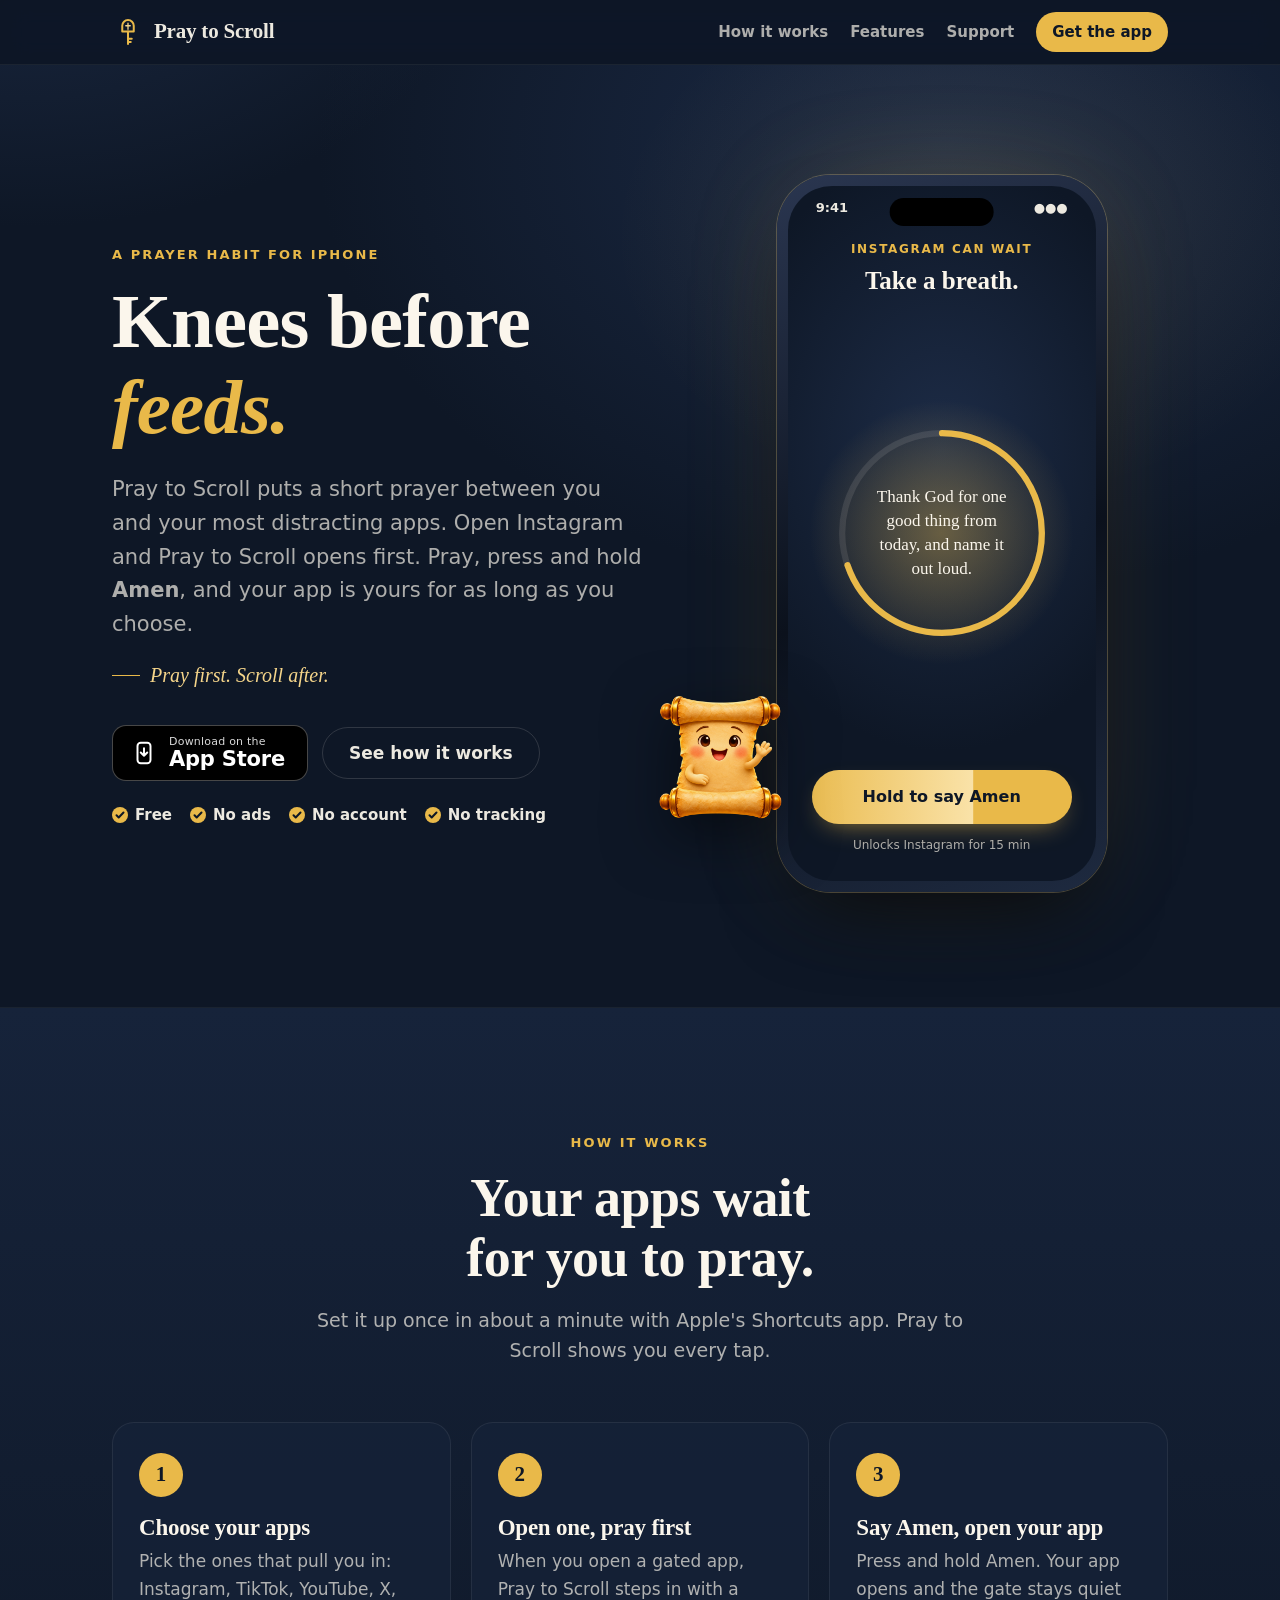
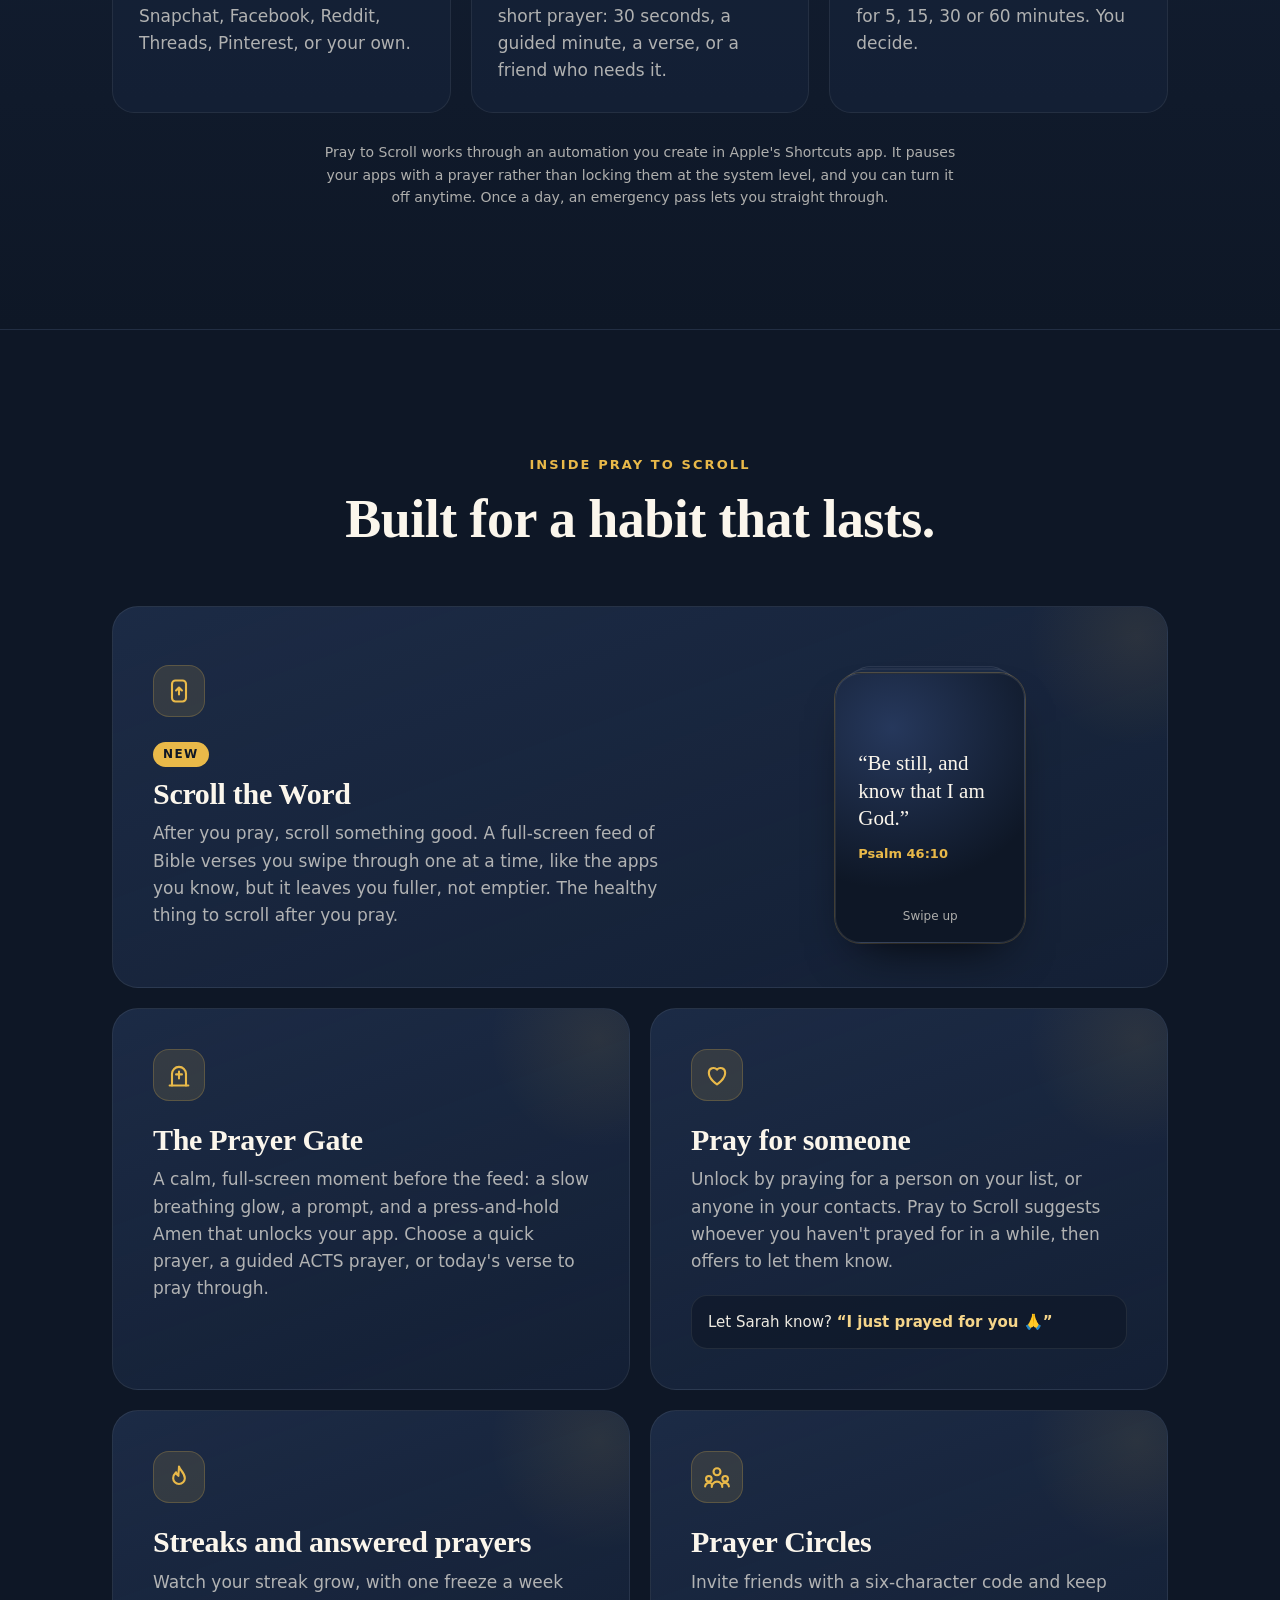
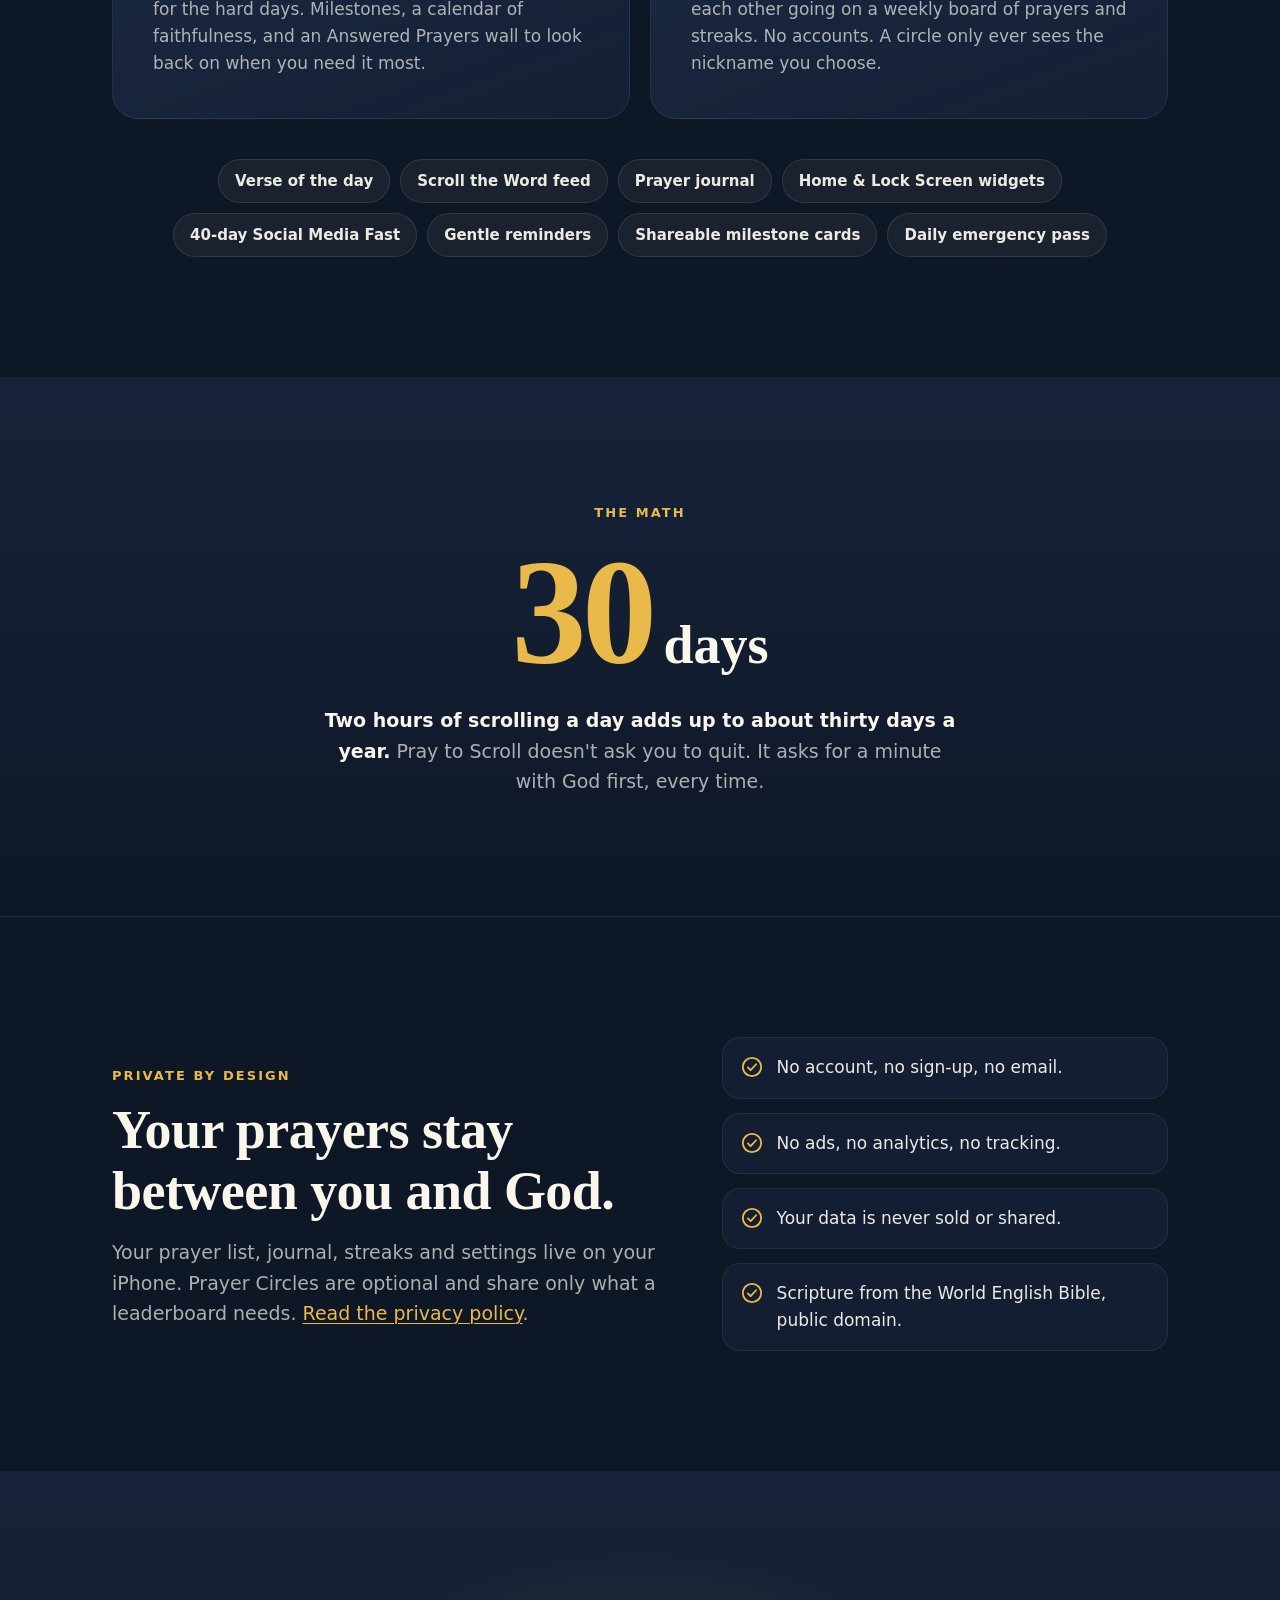
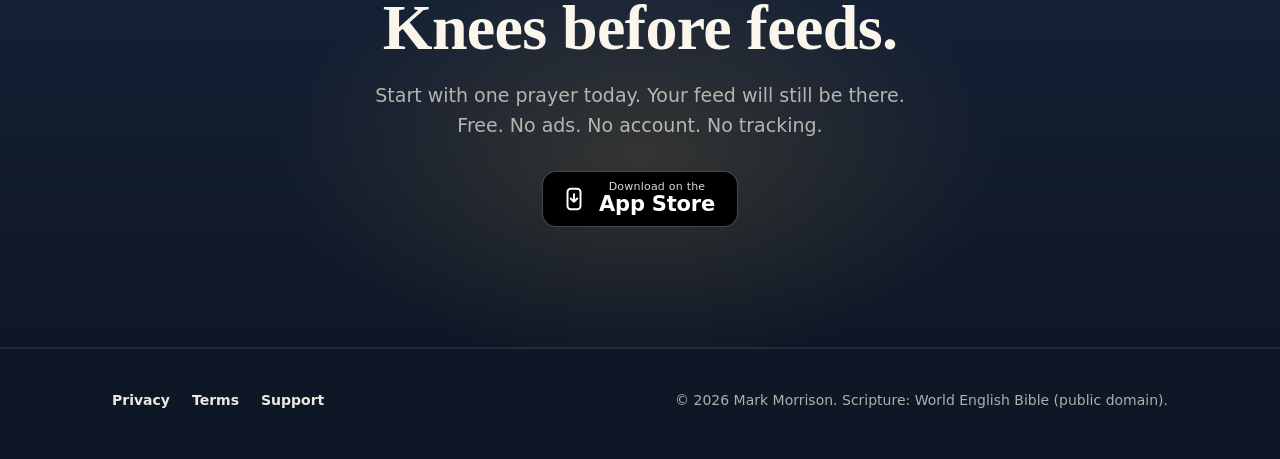
==== commit ffe91428: "Original scroll mascot + icon (replaces the lamb, which echoed competitors' art); wax-sealed scroll " ====
--- a/site/index.html
+++ b/site/index.html
@@ -54,8 +54,8 @@
         </div>
 
         <div class="hero-visual">
-        <!-- Mascot slot: drop the lamb art at assets/mascot.png (square, transparent PNG preferred). Hidden until it exists. -->
-        <img class="mascot" src="assets/mascot.png" alt="The Pray to Scroll lamb, praying, wearing a gold key" width="512" height="512" onerror="this.remove()">
+        <!-- Mascot: the Pray to Scroll scroll character (original art). -->
+        <img class="mascot" src="assets/mascot.png" alt="The Pray to Scroll mascot, a friendly scroll, waving" width="512" height="512" onerror="this.remove()">
         <div class="phone" role="img" aria-label="Pray to Scroll prayer screen: a glowing breathing circle with a prayer prompt and a Hold to say Amen button">
           <div class="phone-screen">
             <div class="phone-island"></div>
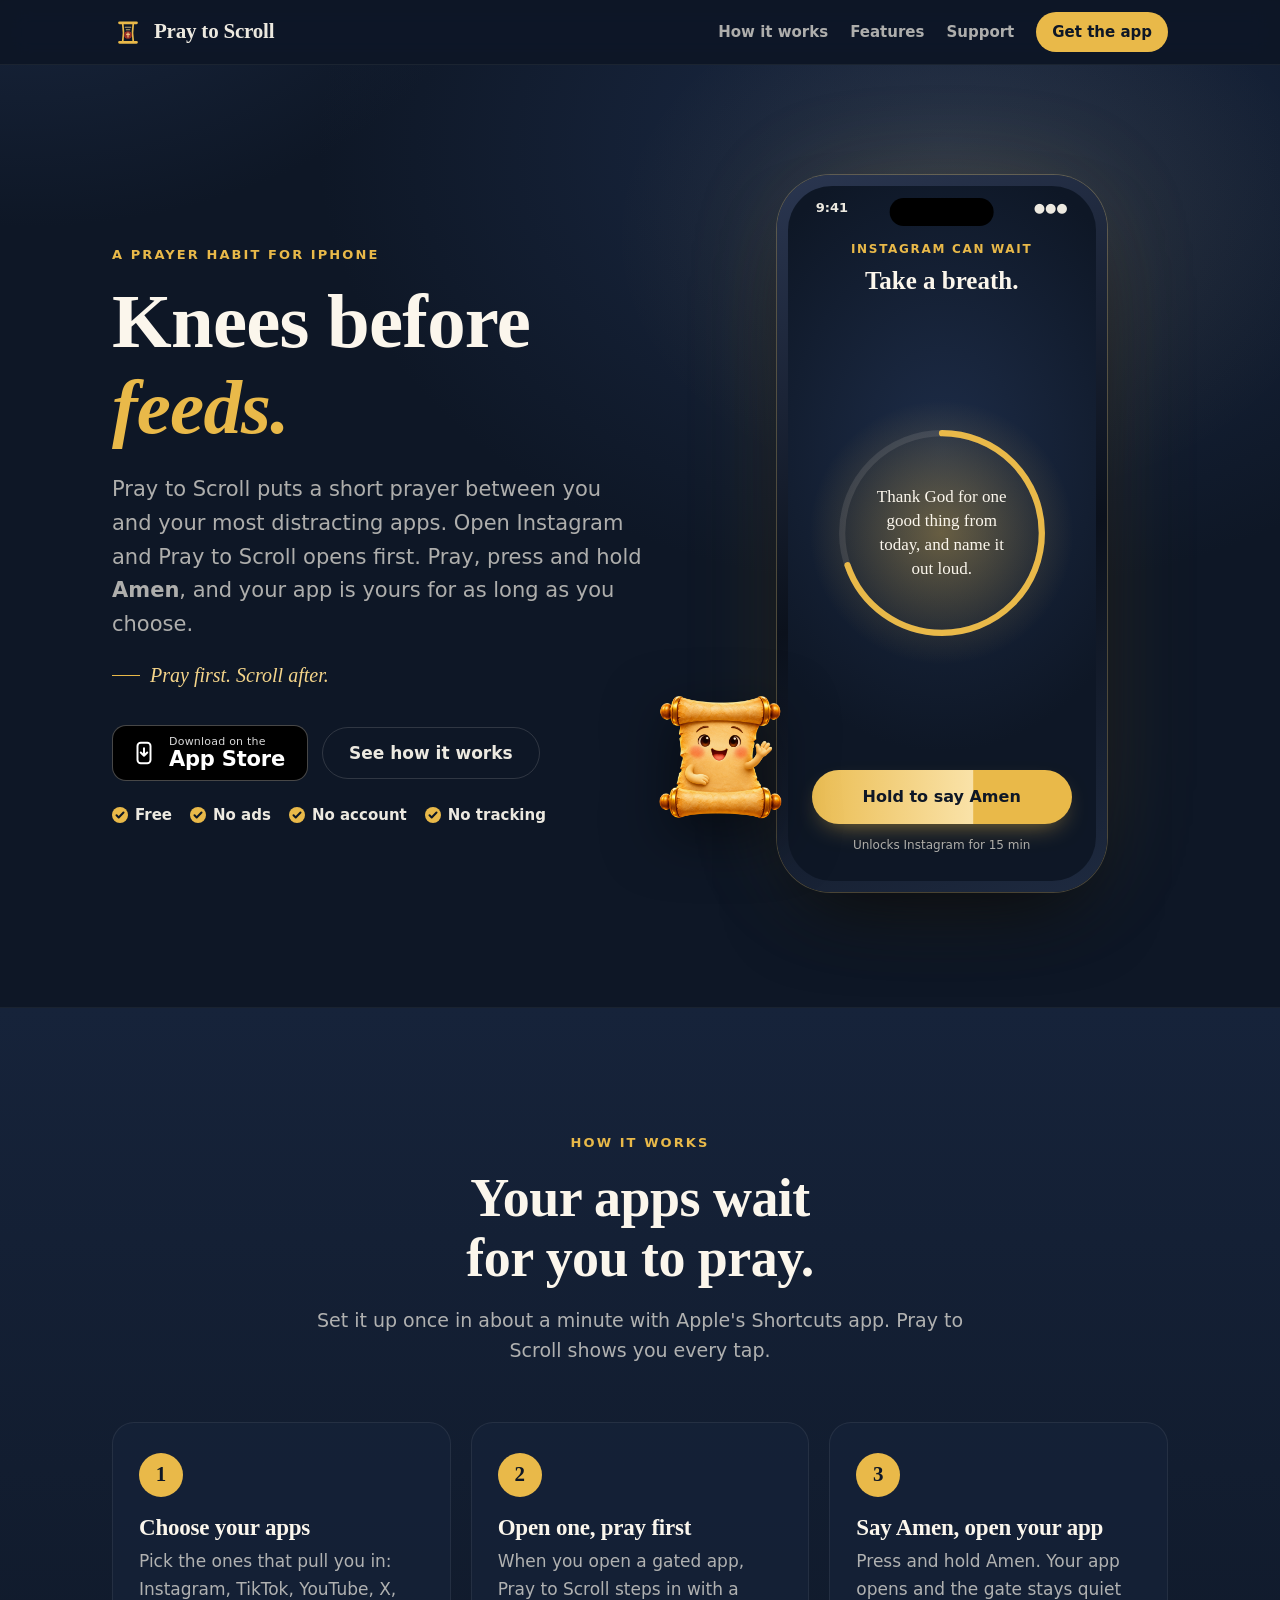
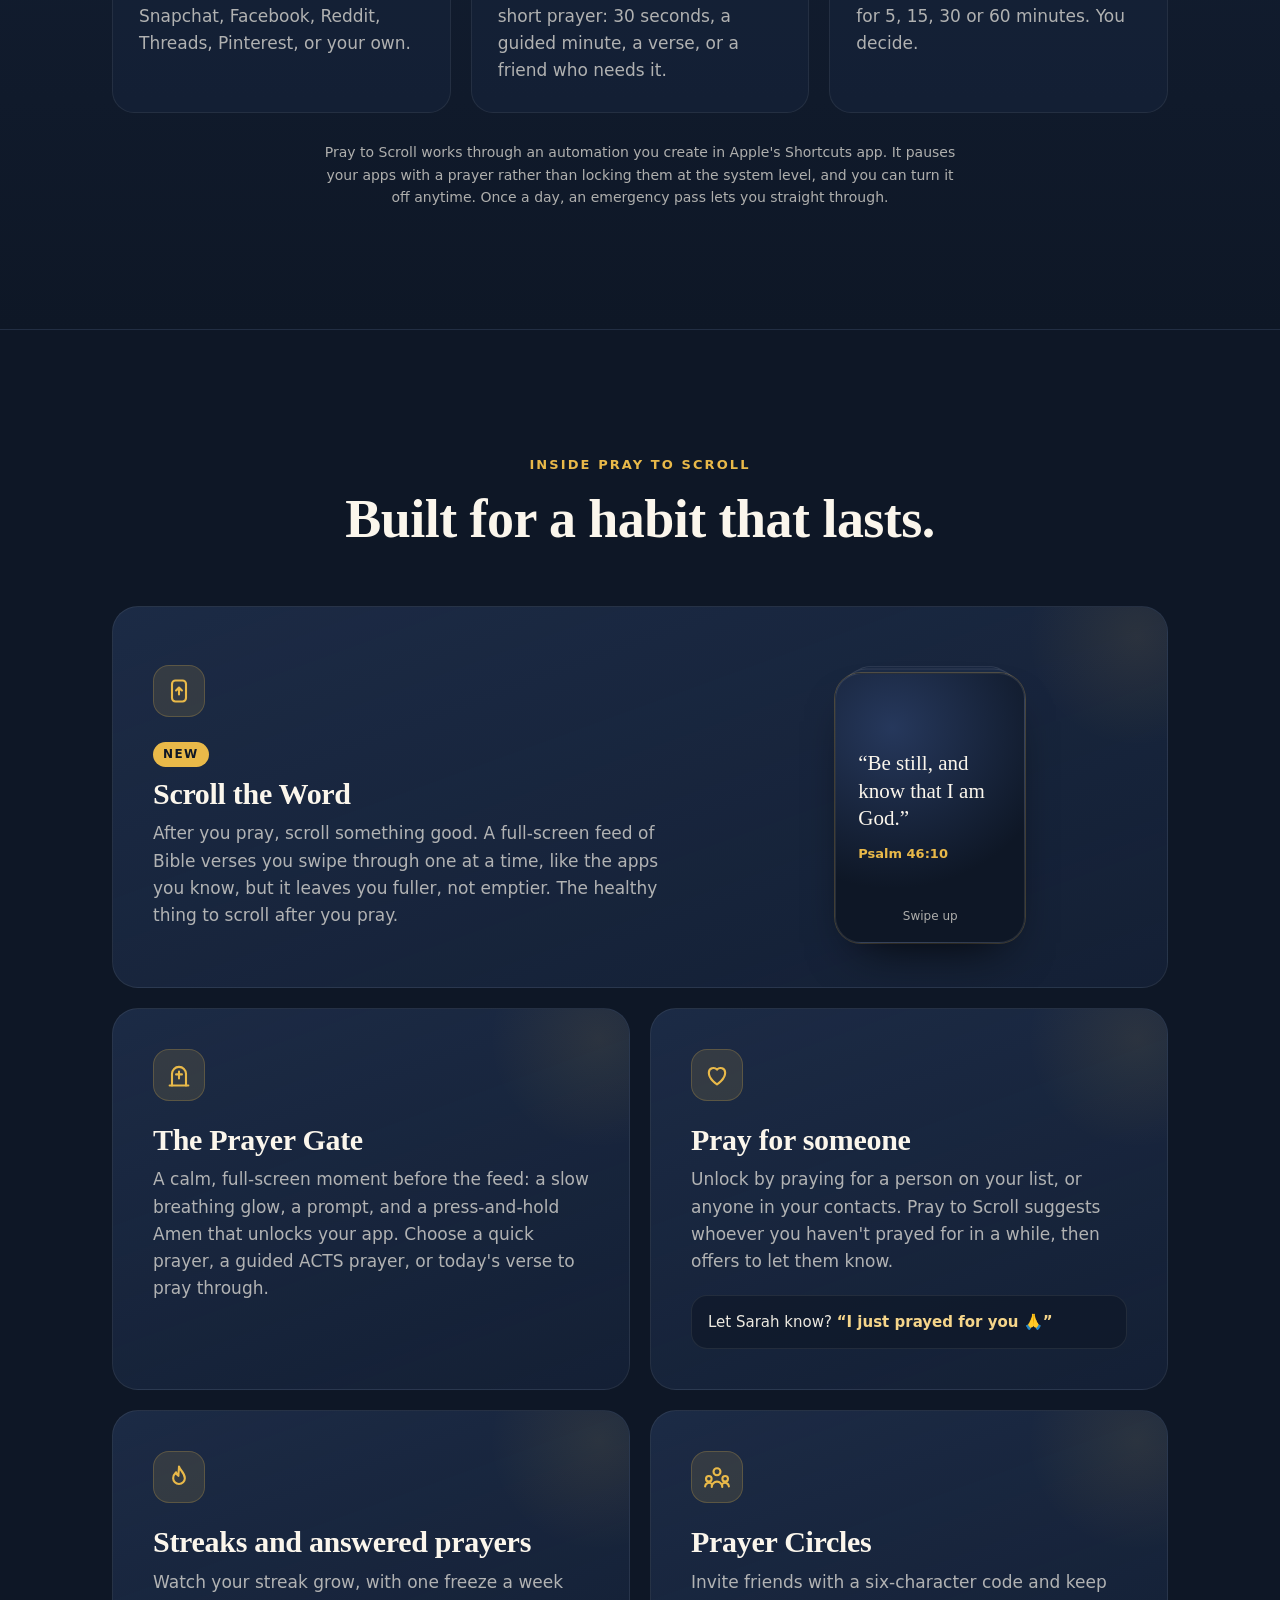
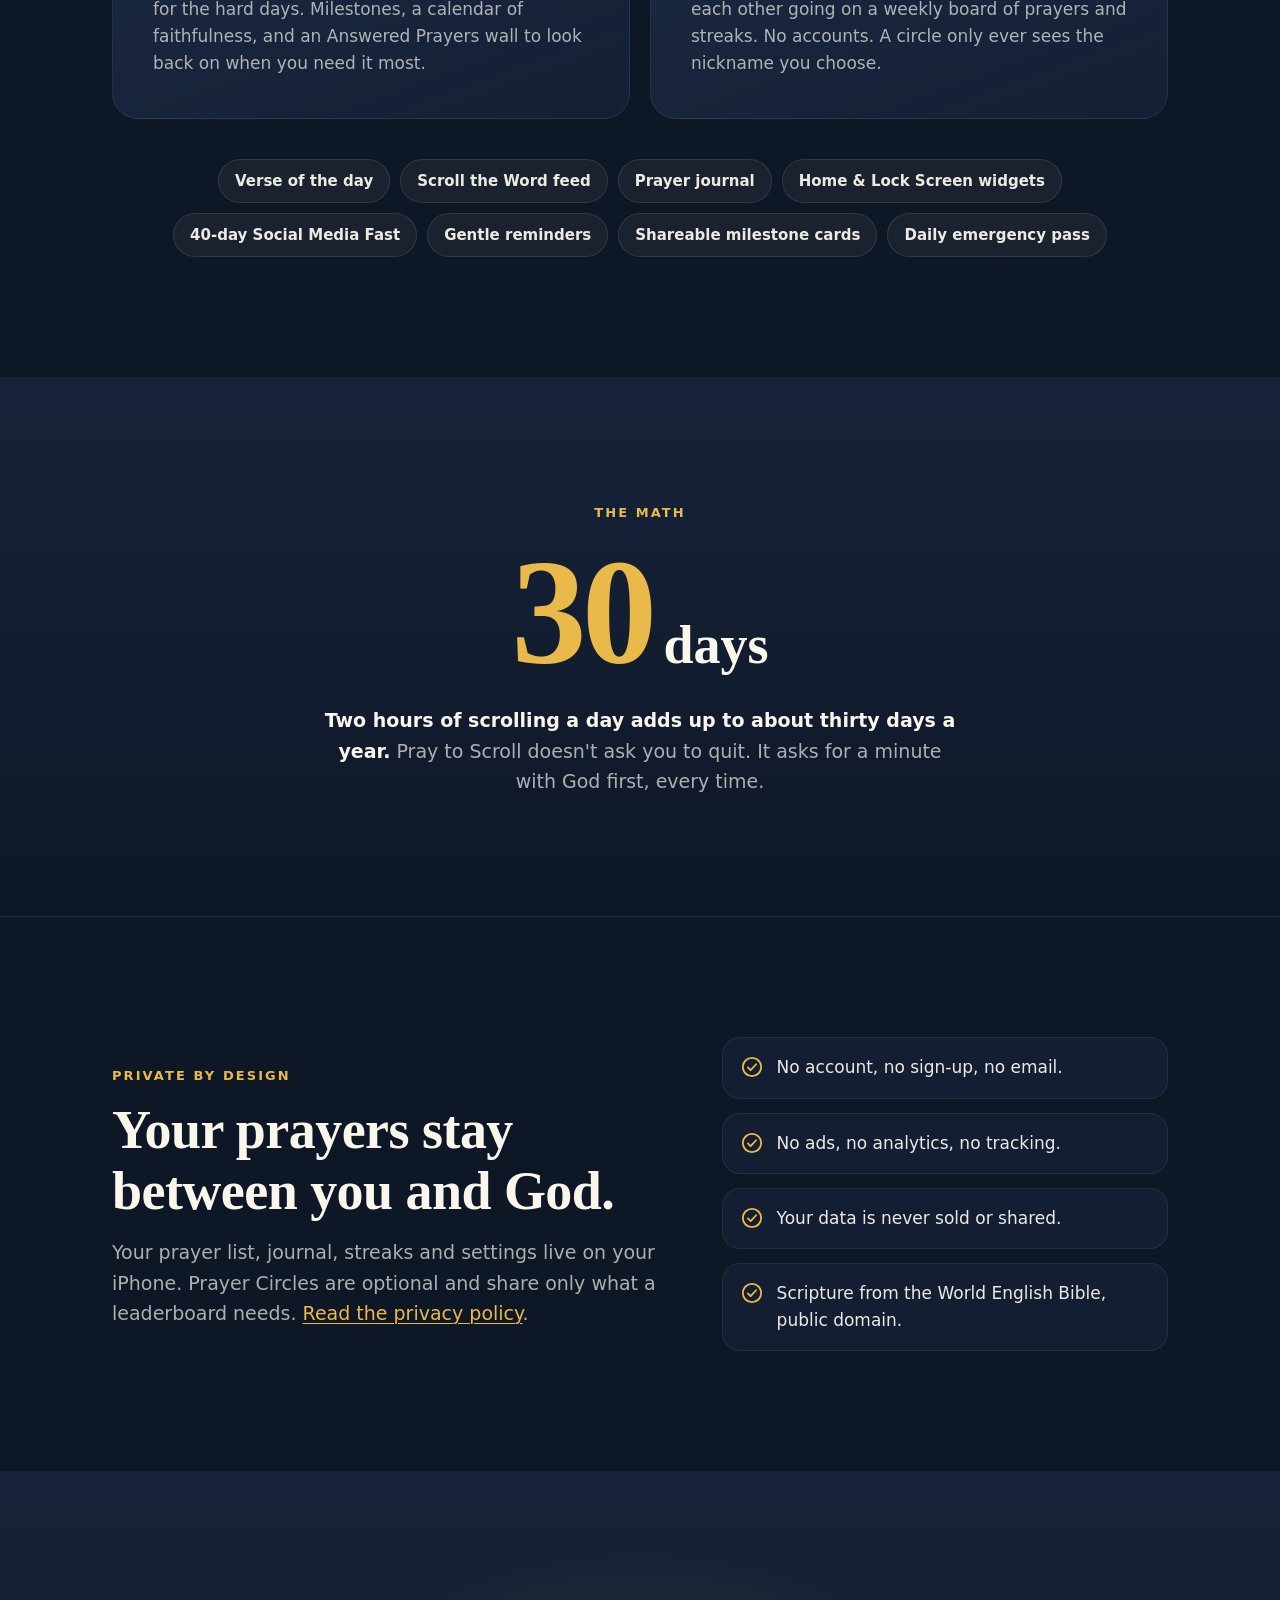
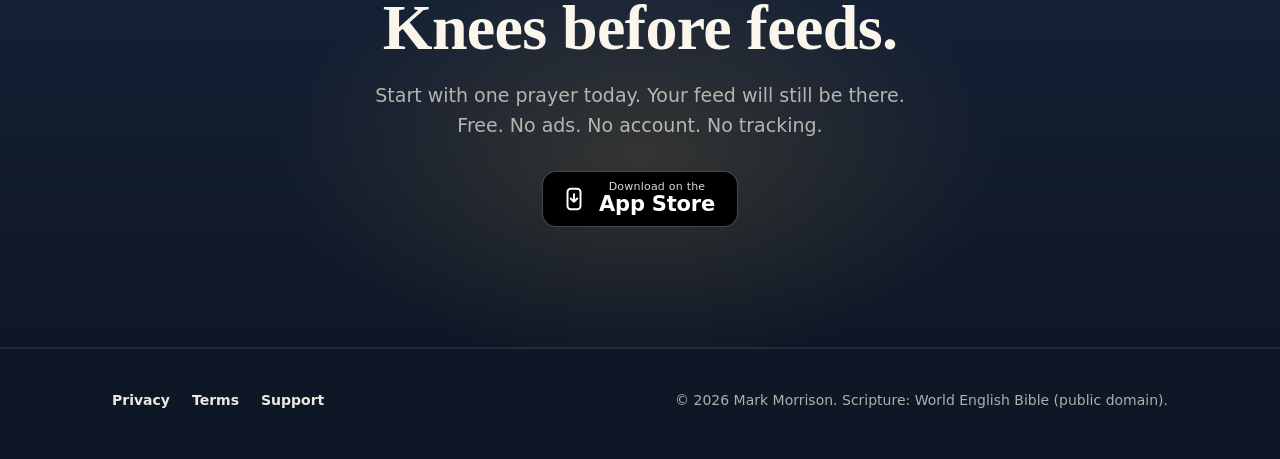
==== commit 9a98cff9: "1.1: art v3 wired in, a sealed-scroll mark instead of the key, Grace as the demo person, a Finish-th" ====
--- a/site/index.html
+++ b/site/index.html
@@ -23,7 +23,7 @@
   <header class="site-header">
     <div class="wrap">
       <a class="brand" href="./" aria-label="Pray to Scroll home">
-        <svg viewBox="0 0 64 64" aria-hidden="true"><g fill="none" stroke="#E9B949" stroke-width="4" stroke-linecap="round" stroke-linejoin="round"><path d="M20.5 31V19.5a11.5 11.5 0 0 1 23 0V31z"/><path d="M32 31v25M32 45.5h7.5M32 52h5.5"/></g><path d="M32 14.5v12M27.5 19.5h9" stroke="#F5D58A" stroke-width="2.6" stroke-linecap="round"/></svg>
+        <svg viewBox="0 0 64 64" aria-hidden="true"><g fill="none" stroke-linecap="round" stroke-linejoin="round"><path d="M21.5 15.5Q24.5 33 21.5 50.5M42.5 15.5Q39.5 33 42.5 50.5" stroke="#E9B949" stroke-width="3.4"/><path d="M26.5 22.5h11M28.5 27.5h7" stroke="#F5D58A" stroke-width="2.2" opacity=".75"/><path d="M15 13.5h34M15 52.5h34" stroke="#E9B949" stroke-width="5.5"/></g><circle cx="32" cy="38" r="7.6" fill="#A9352A"/><circle cx="32" cy="38" r="5.4" fill="none" stroke="#6E1C17" stroke-width="1" opacity=".7"/><path d="M32 33.6v8.8M28.9 36.6h6.2" stroke="#F5D58A" stroke-width="1.9" stroke-linecap="round"/></svg>
         <span>Pray to Scroll</span>
       </a>
       <nav class="nav" aria-label="Main">
